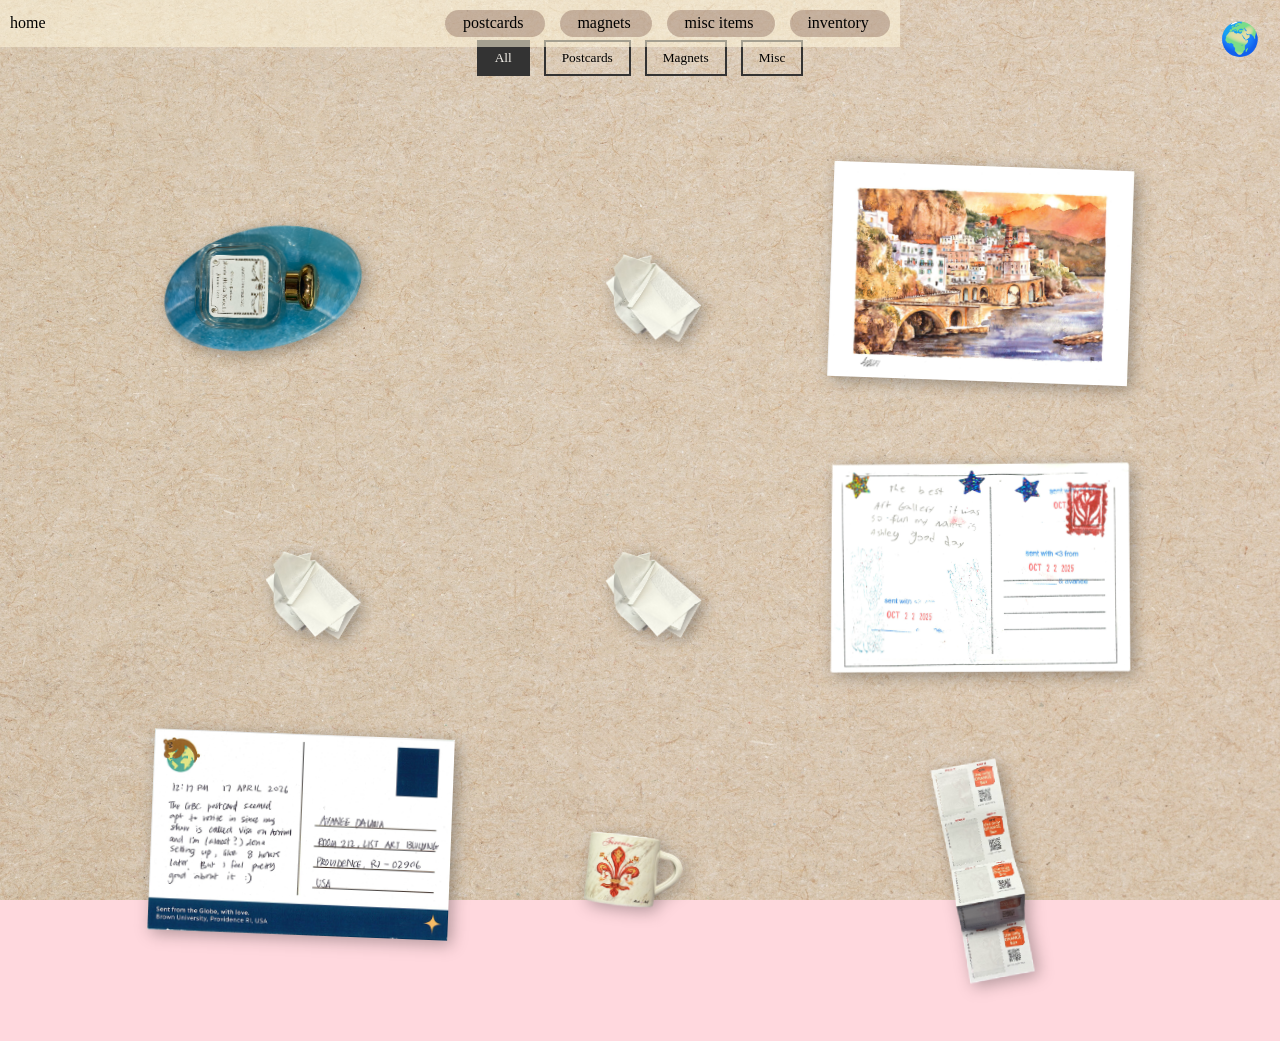
==== inventory/index.html @ b9d63888 "started working on the inventory mess general code structure sorted, lots of css design stuff needs " ====
<!DOCTYPE html>
<html lang="en">

<head>
    <meta charset="UTF-8">
    <meta name="viewport" content="width=device-width, initial-scale=1.0">
    <!-- css properties linked -->
    <link rel="stylesheet" href="inventory.css">
    <link rel="icon" type="image/png" href="../assets/favicon.png">
    <title>my collection | inventory</title>
</head>

<body>
    <!-- background -->
    <div class="bg"></div>

    <!-- navigation -->
    <div class="nav-parent">
        <p class="homepage"><a href="../">home</a></p>
        <div class=spacer></div>
        <p class="nav-para"><a href="postcards/index.html">postcards</a></p>
        <p class="nav-para"><a href="magnets/index.html">magnets</a></p>
        <p class="nav-para"><a href="misc items/index.html">misc items</a></p>
        <p class="nav-para"><a href="inventory/index.html">inventory</a></p>
        <!-- inventory should have a map page in it -->
    </div>

    <!-- gemini -->
    <a href="map.html" class="globe-btn">🌍</a>

    <!-- control/filtering buttons -->
<header class="controls">
    <button class="filter-btn active" data-group="all">All</button>
    <button class="filter-btn" data-group="postcard">Postcards</button>
    <button class="filter-btn" data-group="magnet">Magnets</button>
    <button class="filter-btn" data-group="misc">Misc</button>
</header>

<!-- CHECK IF NAMES CORRESPOND -->

<div id="canvas" class="grid-mode">
    <!-- might also respond to inventory-grid instead of canvas, grid-layout CHANGE AND MAKE SURE ALL SAME-->
    </div>
    <!-- gemini end -->

    <!-- javacript file linked -->
    <script src="inventory.js"></script>
    <!-- js file for all the data -->
    <script src="../data.js"></script> 

</body>

</html>
---- inventory/inventory.css ----
/* Add styles to all elements */
* {
	margin: 0; 
	padding: 0; 
	box-sizing: border-box; 
}

.bg{
	position: fixed;
    top: 0;
    left: 0;
    width: 100%;
    height: 100vh;
    z-index: -1;

	background-image: url("../assets/background/paper1.jpg");
    background-repeat: no-repeat;
    background-position: center;
	background-size: cover; 

	filter: contrast(1.1) brightness(0.95);
}

body {
	background-color: rgba(255, 192, 203, 0.615);
}

/* navigation stuff */
.nav-parent{
	display: flex;
    flex-direction: row;
    align-items: center;
	background-color: rgba(255, 246, 219, 0.558);
	padding: 10px;
	gap: 15px;
	position: fixed; 
    width: 100vh;
    /* see if this is fine?? */
    /* but it needs to be responsive to screen changes and rn it doesnt work on a small screen - maybe on a small screen the nav shifts to icons on the side? can work on it later */
    top: 0;
    z-index: 1000;  
}

.nav-para{
	background-color: rgba(93, 54, 44, 0.292);
	display: inline; 
	flex-grow: 1;
	border-radius: 18px;
	padding-top: .5%;
	padding-bottom: .5%;
	padding-left: 2%;
	padding-right: 2%;
	transition: scale .3s, background-color .1s;
}

.nav-para:hover{
	scale: 1.1;
}

.nav-para:active{
	background-color: rgba(255, 255, 255, 0.571);
}

a{
	color: black;
	text-decoration: none;
}

.spacer{
	flex-grow: 100;
}

/* LATEST GEMINI */

/* Container for the grid */
#canvas {
    display: flex;
    flex-wrap: wrap;
    justify-content: center;
    gap: 40px;
    padding: 50px;
}

/* Base Card Style */
.item-card {
    width: 300px;
    position: relative;
    filter: drop-shadow(4px 4px 8px rgba(0,0,0,0.3));
    transition: transform 0.3s ease;
}

.item-inner {
    position: relative;
    width: 100%;
}

.side img {
    display: block;
    width: 100%;
    height: auto;
}

/* Postcard Specific: Hover Logic */
.is-postcard .side.back {
    position: absolute;
    top: 0;
    left: 0;
    width: 100%;
    height: 100%;
    display: none; /* Hide back by default */
}

/* Only flip if it is a postcard */
.item-card.is-postcard:hover .side.front {
    visibility: hidden;
}

.item-card.is-postcard:hover .side.back {
    display: block;
}

/* LATEST GEMINI END */

/* OLD gemini */

.globe-btn {
    position: fixed;
    top: 20px;
    right: 20px;
    font-size: 2rem;
    text-decoration: none;
    z-index: 1000;
    transition: transform 0.3s ease;
}

.globe-btn:hover {
    transform: scale(1.2) rotate(15deg);
}

.controls {
    text-align: center;
    padding: 40px 0;
}

.filter-btn {
    background: transparent;
    border: 2px solid #333;
    padding: 8px 16px;
    margin: 0 5px;
    font-family: 'Georgia', serif;
    cursor: pointer;
    transition: all 0.2s;
}

.filter-btn.active {
    background: #333;
    color: #f4f1ea;
}

/* gemini end */

/* for postcards specifically */
.postcard {
    width: 300px;
    height: auto; 
    position: relative;
    cursor: pointer;
    filter: drop-shadow(4px 4px 8px rgba(0,0,0,0.3));
}

.postcard-inner {
    position: relative;
    width: 100%;
}

/* Ensure the front image sets the size of the container */
.side.front {
    position: relative;
    display: block;
}

/* Back image sits exactly on top of the front */
.side.back {
    position: absolute;
    top: 0;
    left: 0;
    width: 100%;
    height: 100%;
    display: none; /* Hidden by default */
}

/* On hover, hide front and show back instantly */
.postcard:hover .front {
    visibility: hidden;
}

.postcard:hover .back {
    display: block;
}

.side img {
    display: block;
    width: 100%;
    height: auto;
    /* box-sizing: border-box; */
}
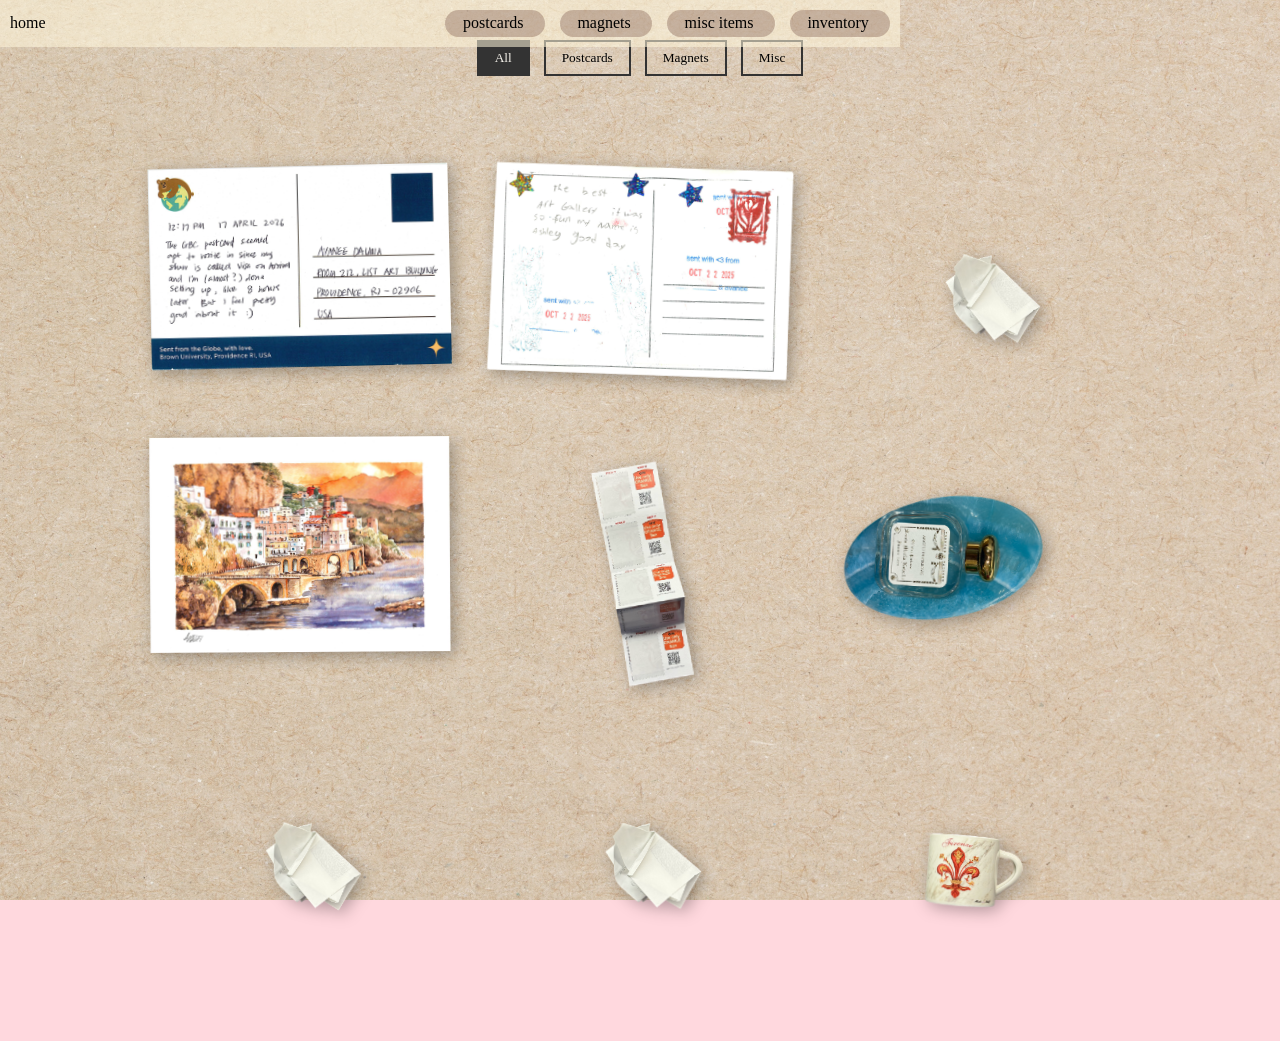
==== commit fb163948: "4/30 more basic notes and organisation" ====
--- a/inventory/index.html
+++ b/inventory/index.html
@@ -20,13 +20,13 @@
         <div class=spacer></div>
         <p class="nav-para"><a href="postcards/index.html">postcards</a></p>
         <p class="nav-para"><a href="magnets/index.html">magnets</a></p>
-        <p class="nav-para"><a href="misc items/index.html">misc items</a></p>
+        <p class="nav-para"><a href="misc/index.html">misc items</a></p>
         <p class="nav-para"><a href="inventory/index.html">inventory</a></p>
         <!-- inventory should have a map page in it -->
     </div>
 
-    <!-- gemini -->
-    <a href="map.html" class="globe-btn">🌍</a>
+    <!-- EVENTUALLY work on a map page with tags for every item collected, but not now -->
+    <!-- <a href="map.html" class="globe-btn">map</a> -->
 
     <!-- control/filtering buttons -->
 <header class="controls">
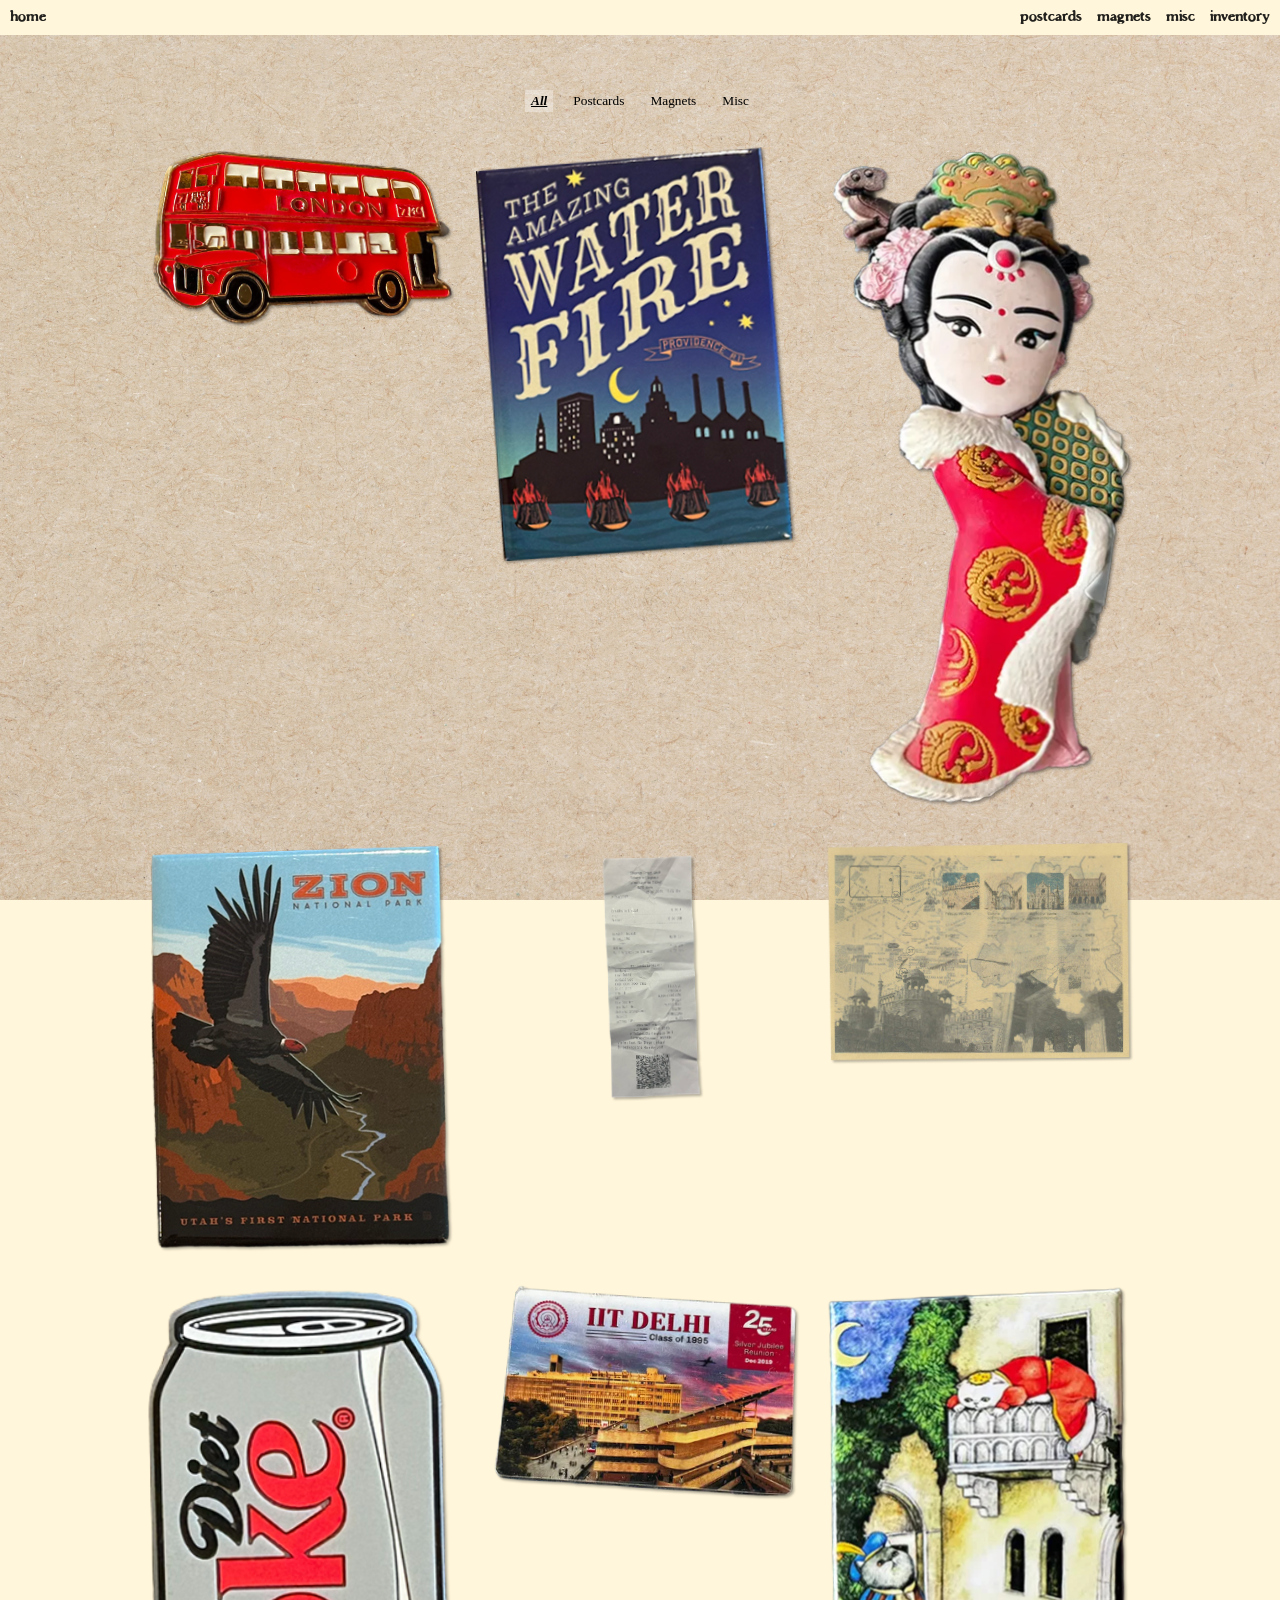
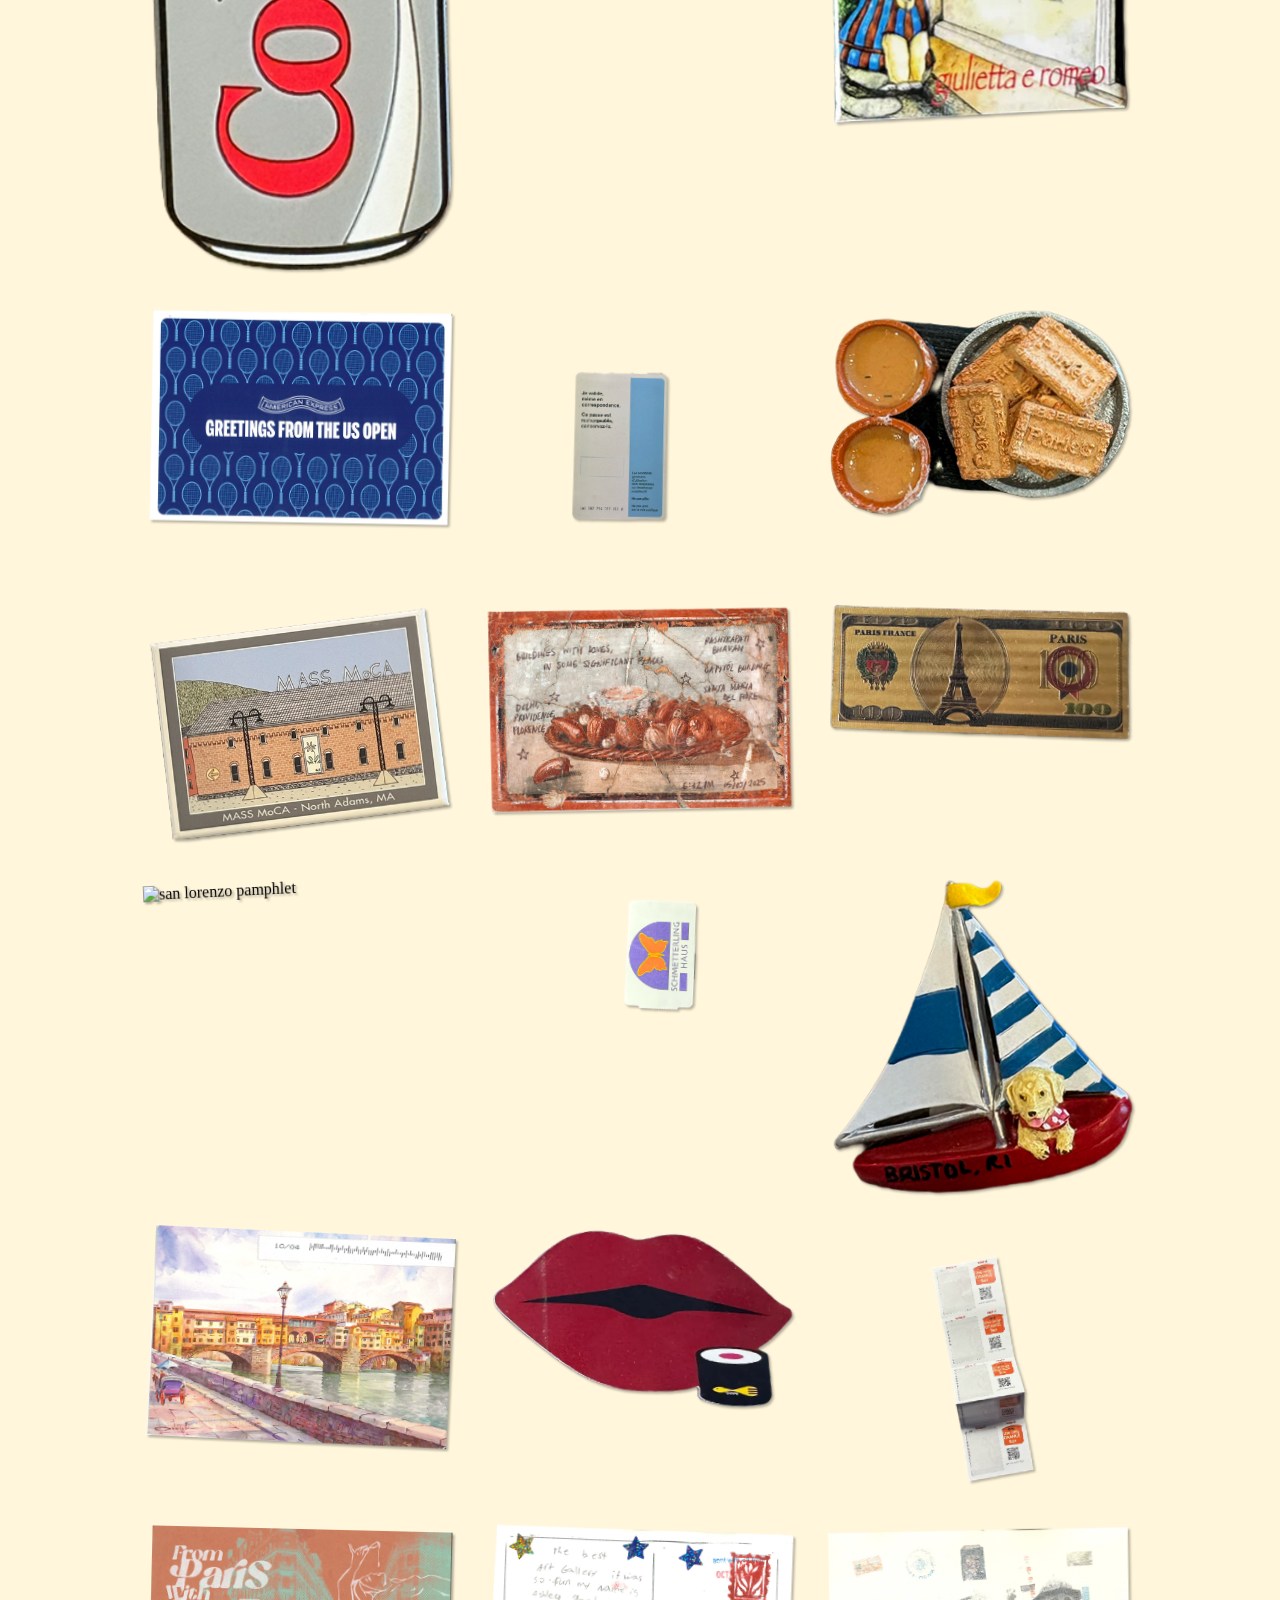
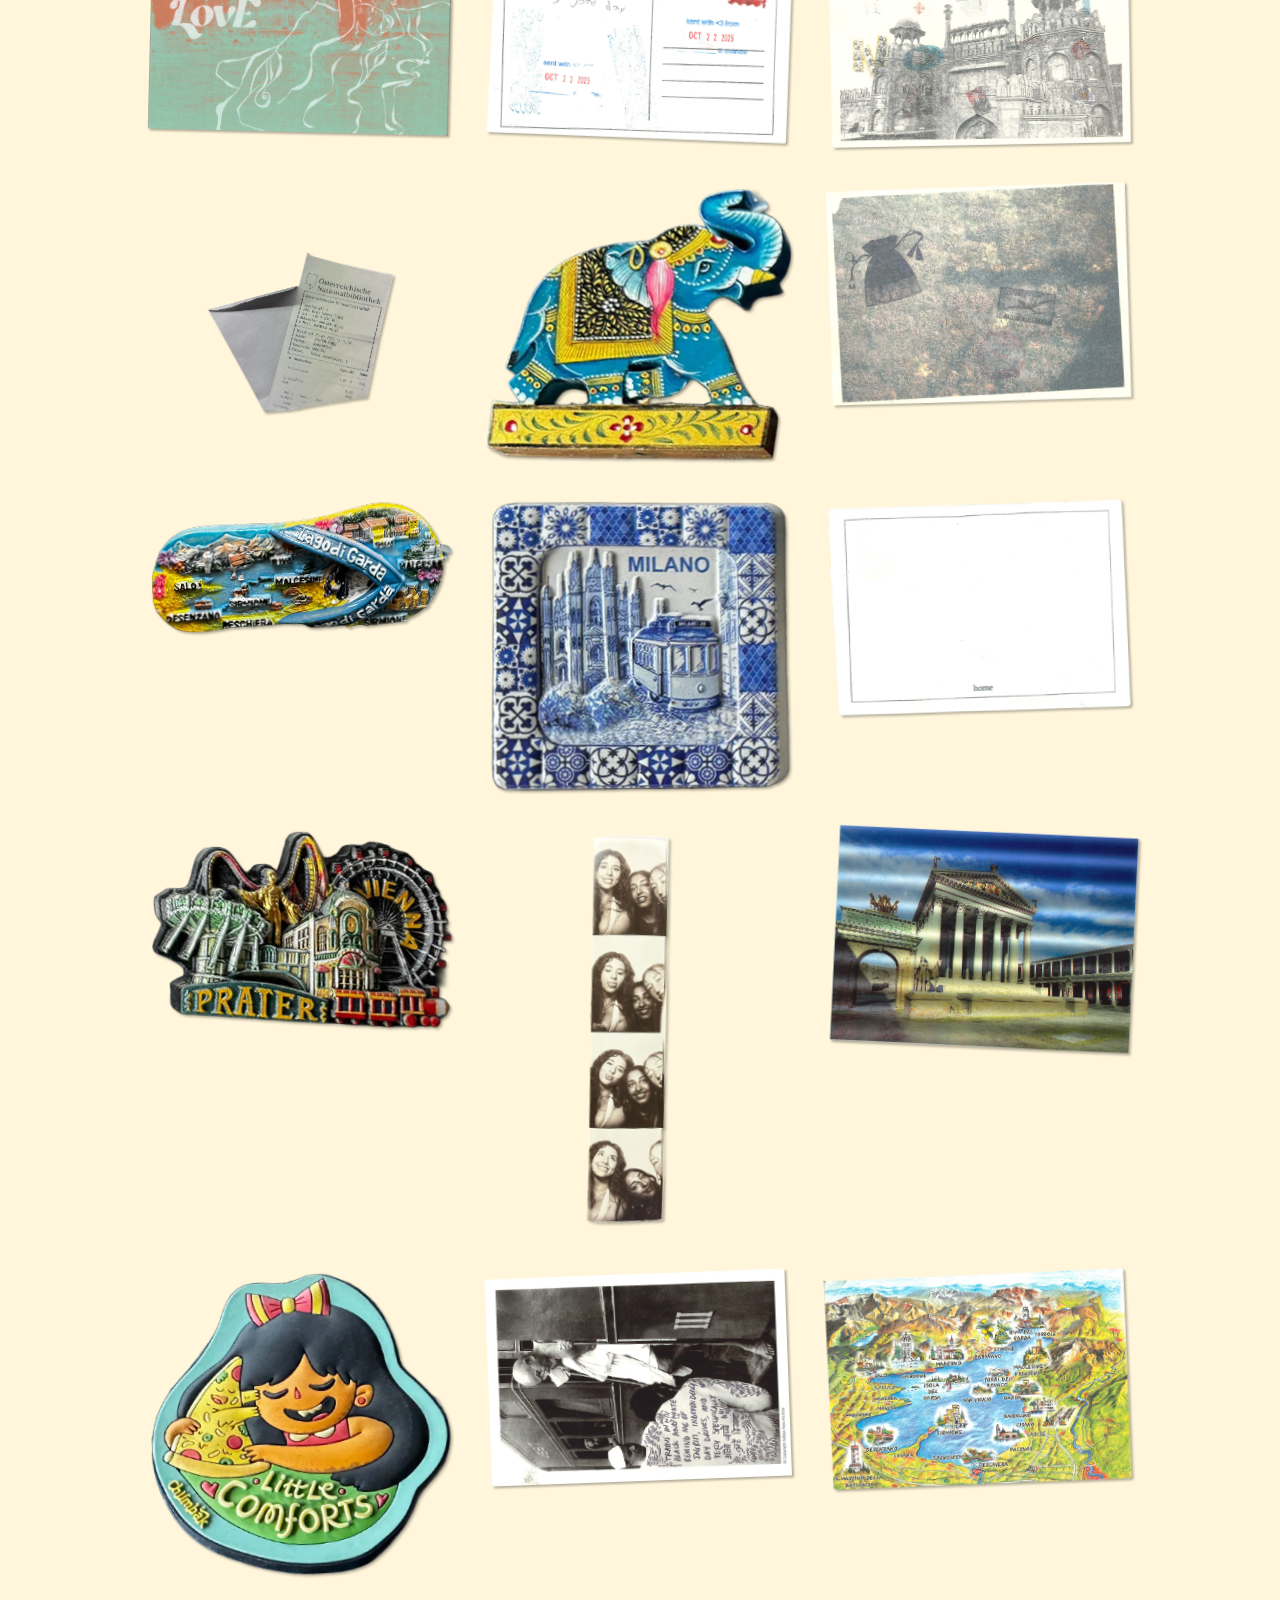
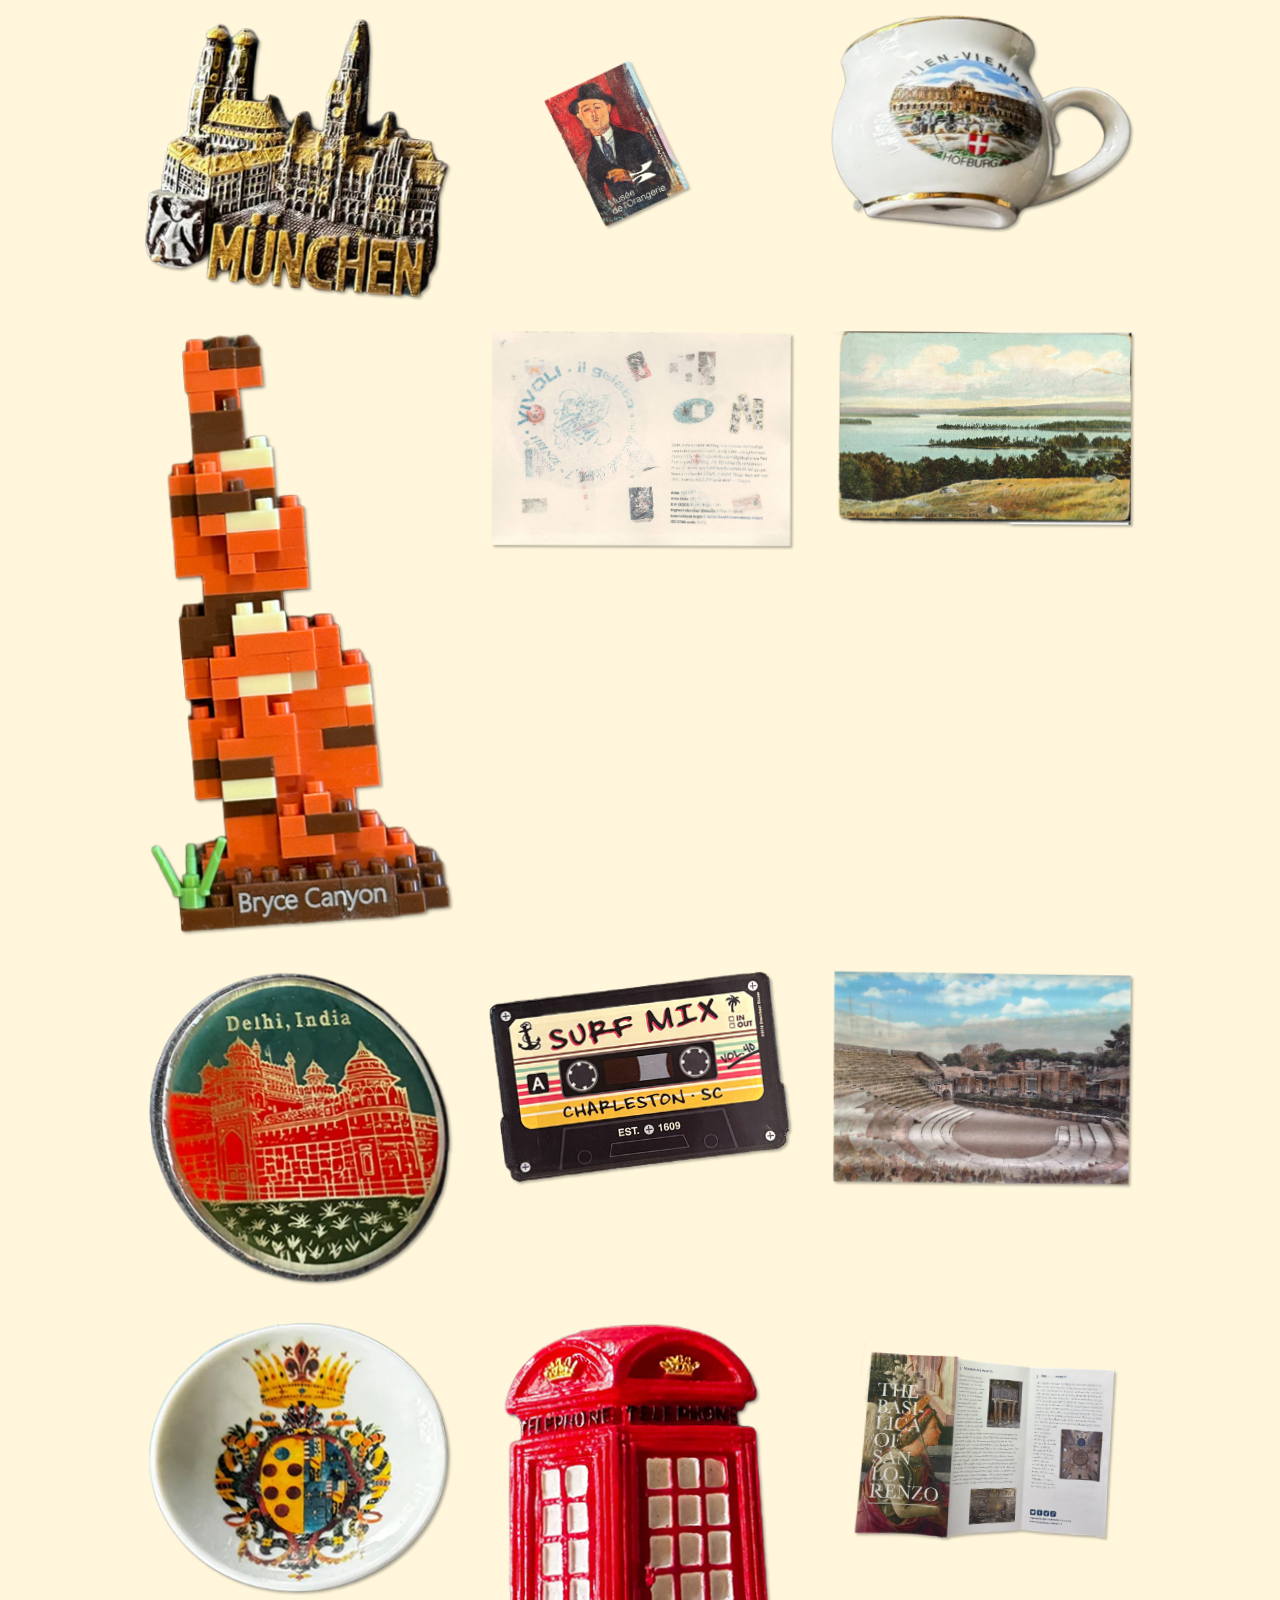
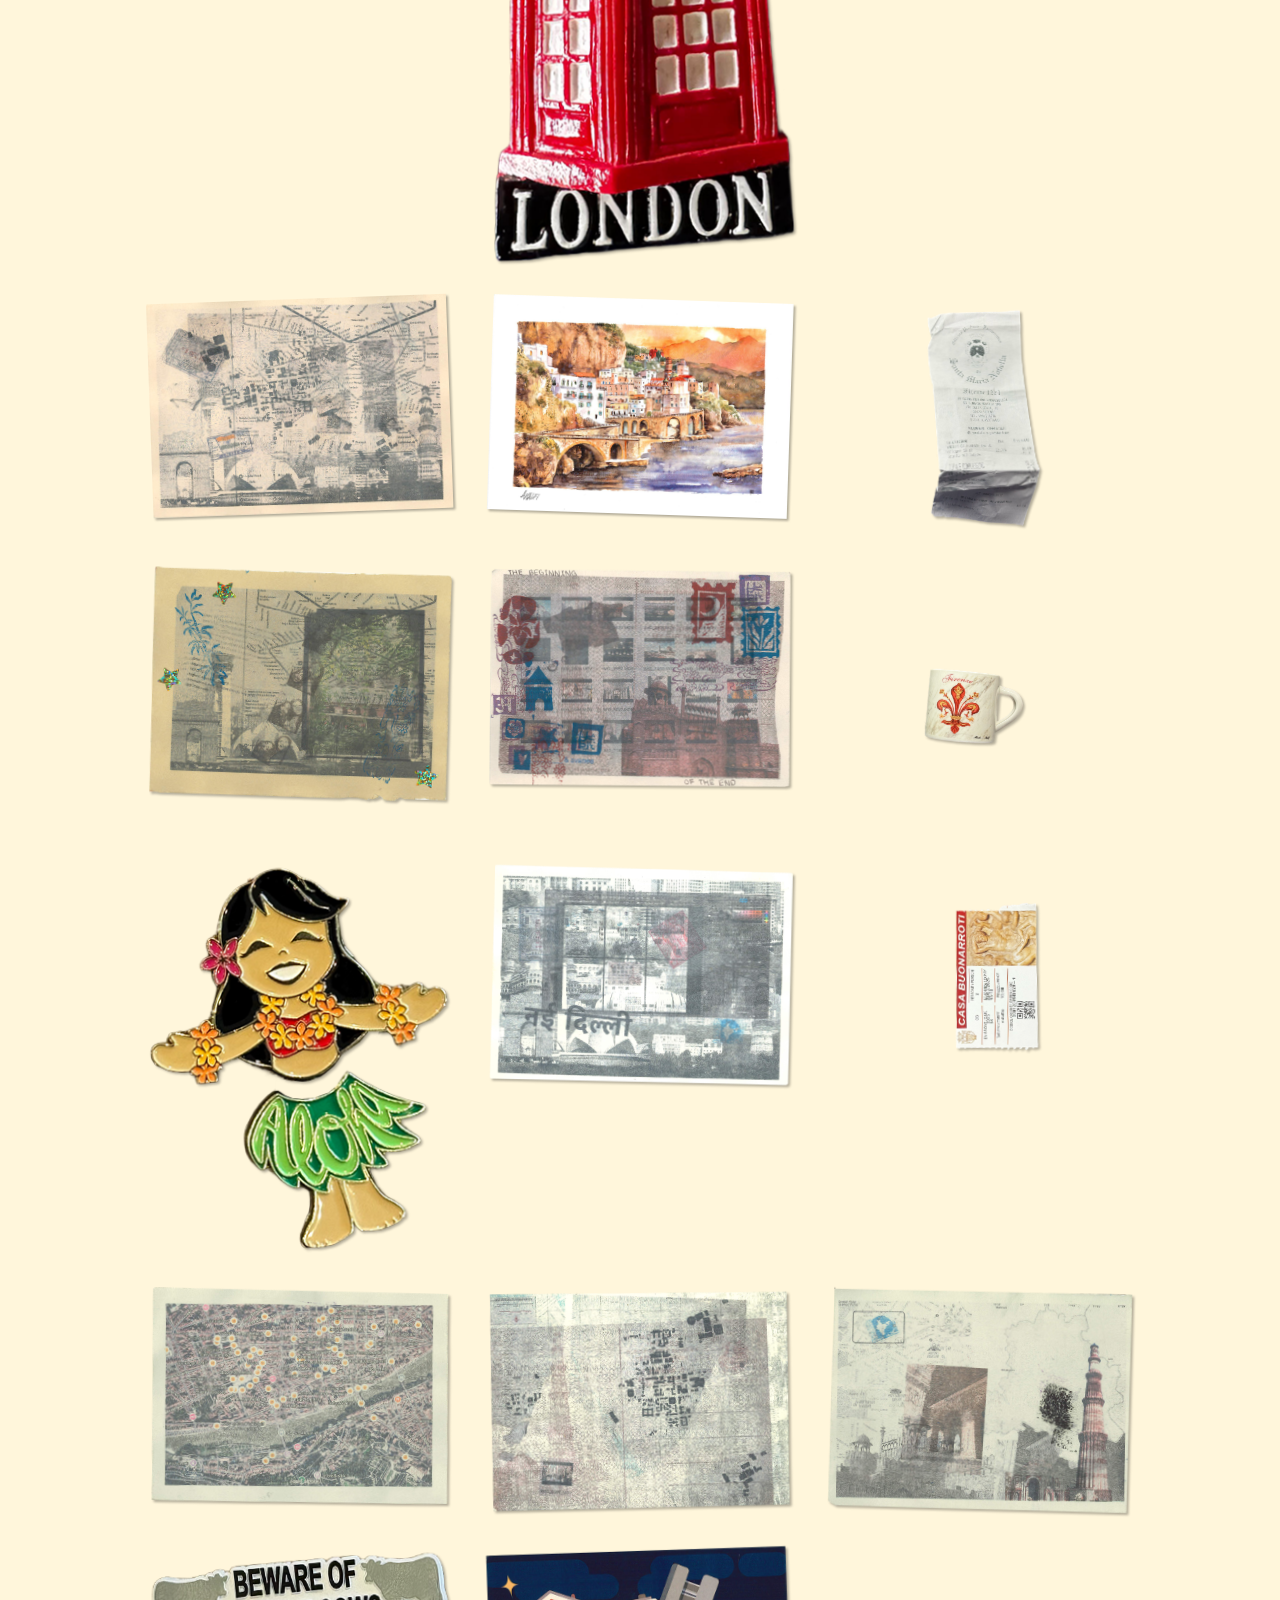
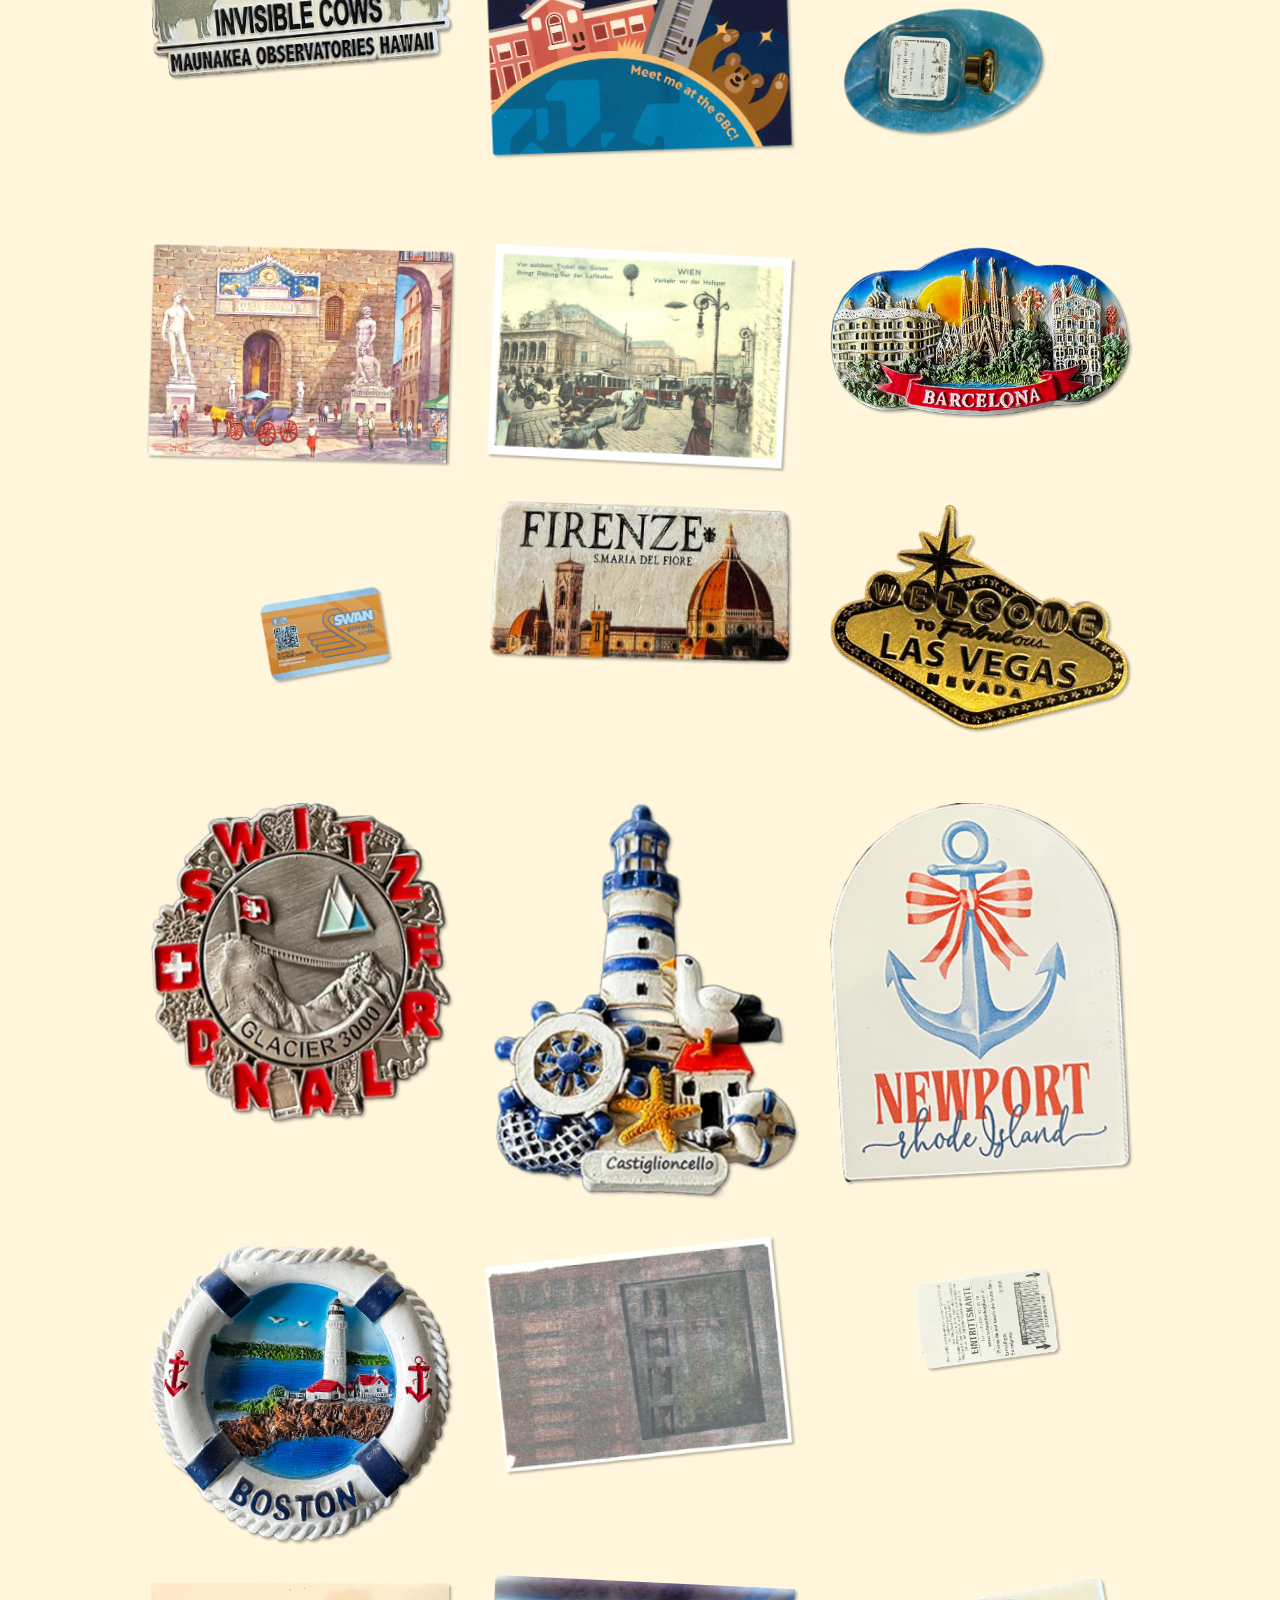
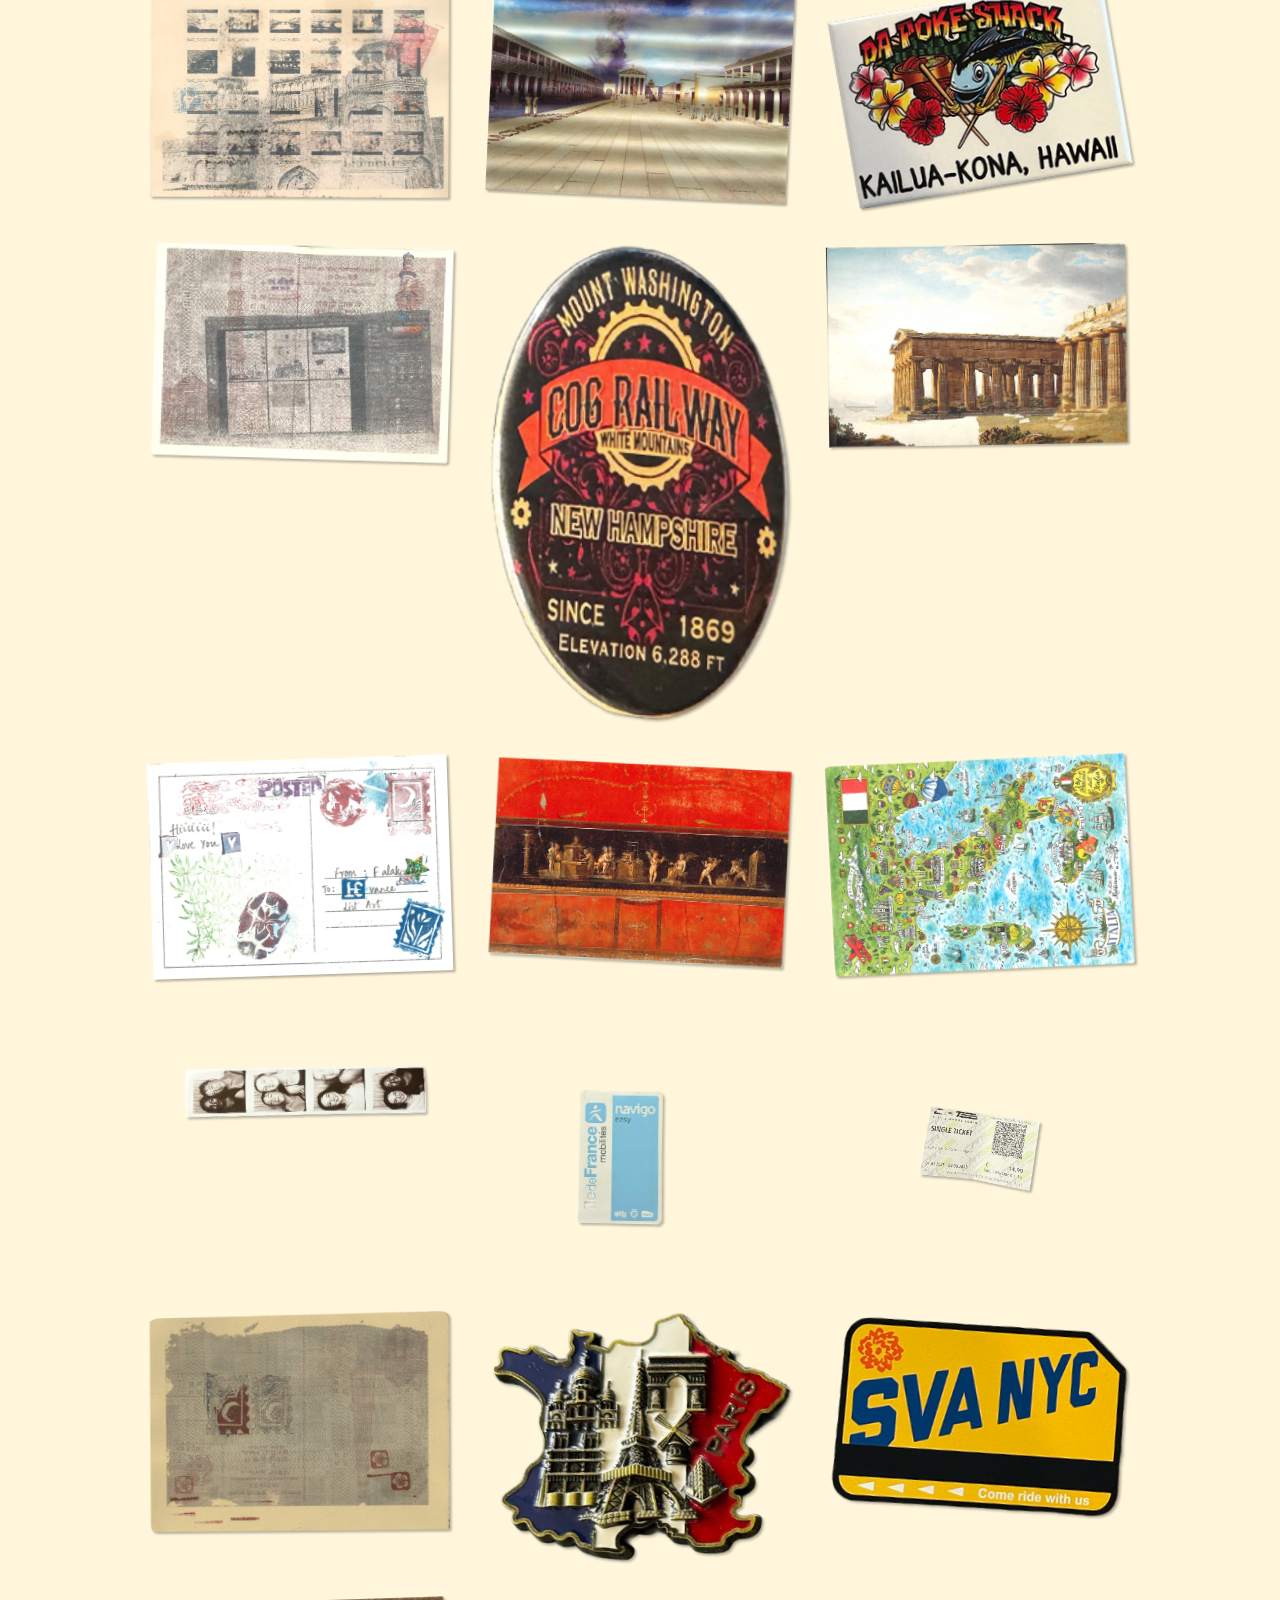
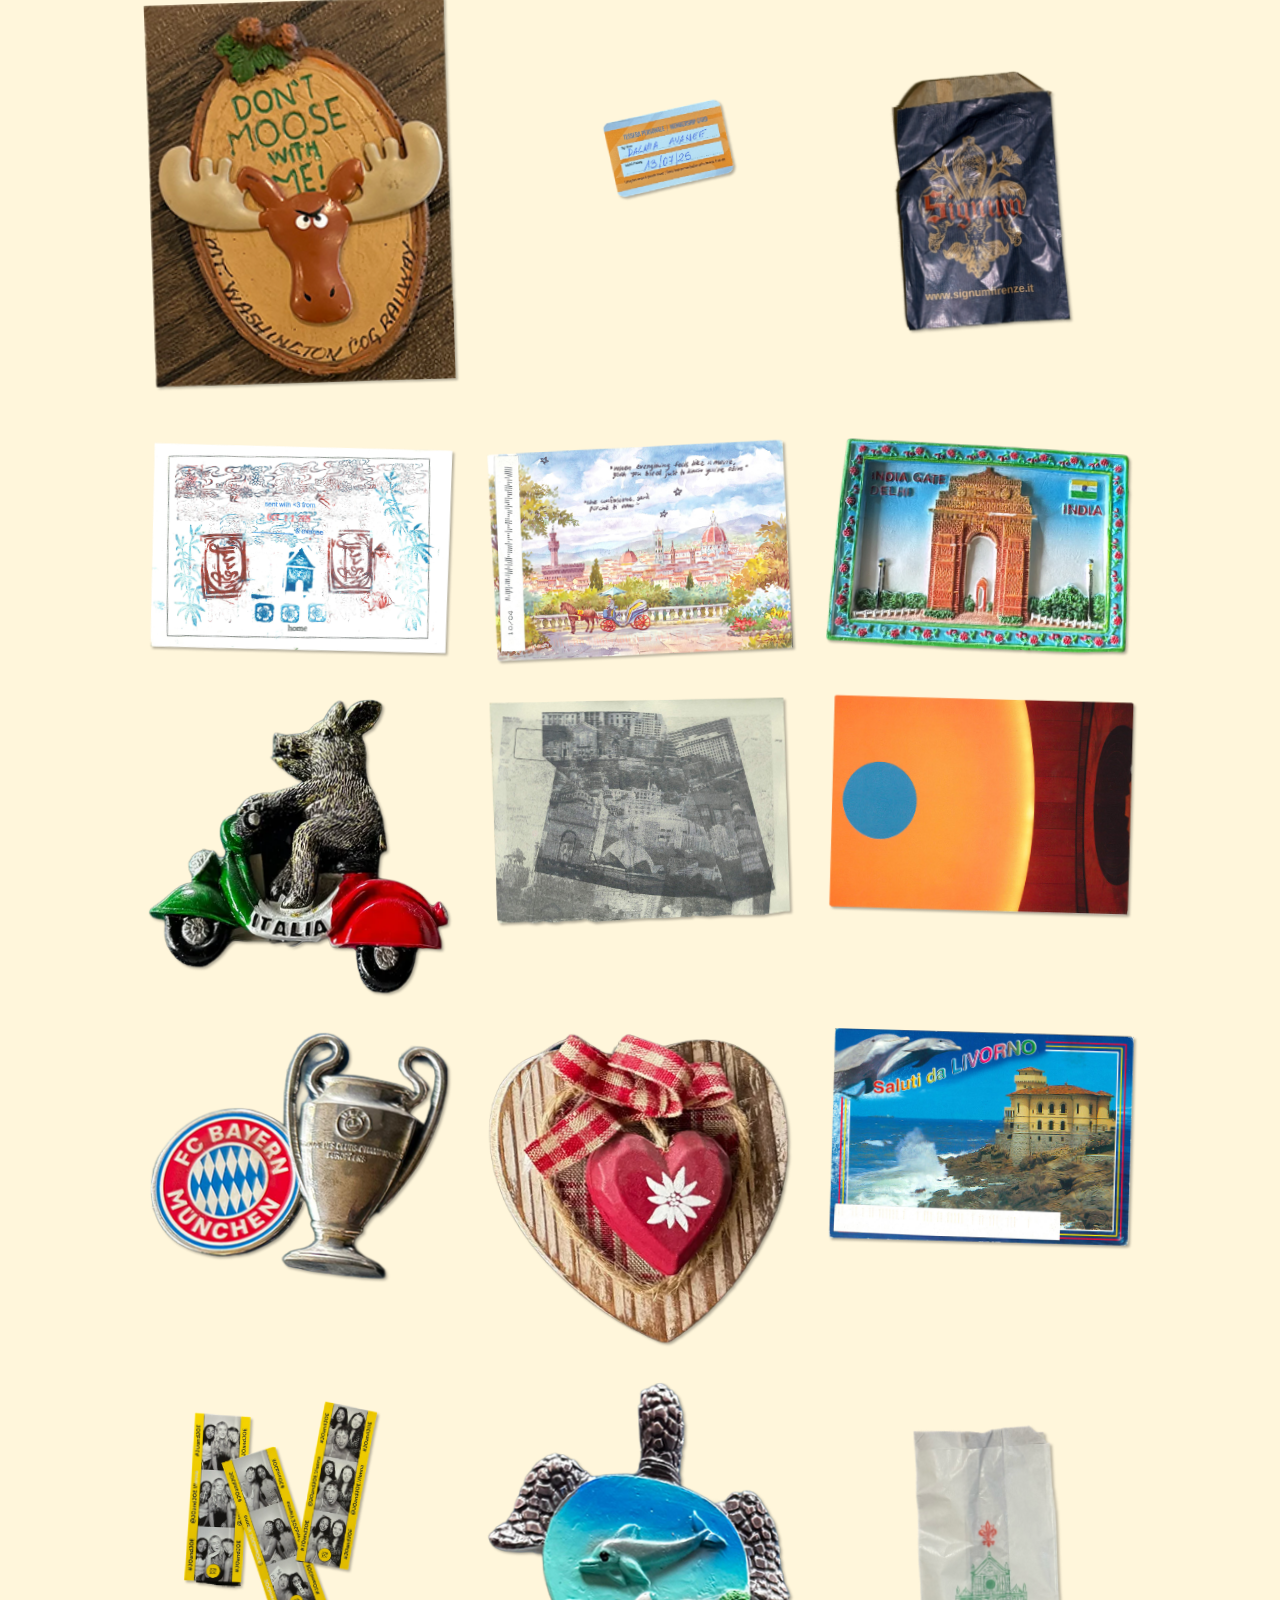
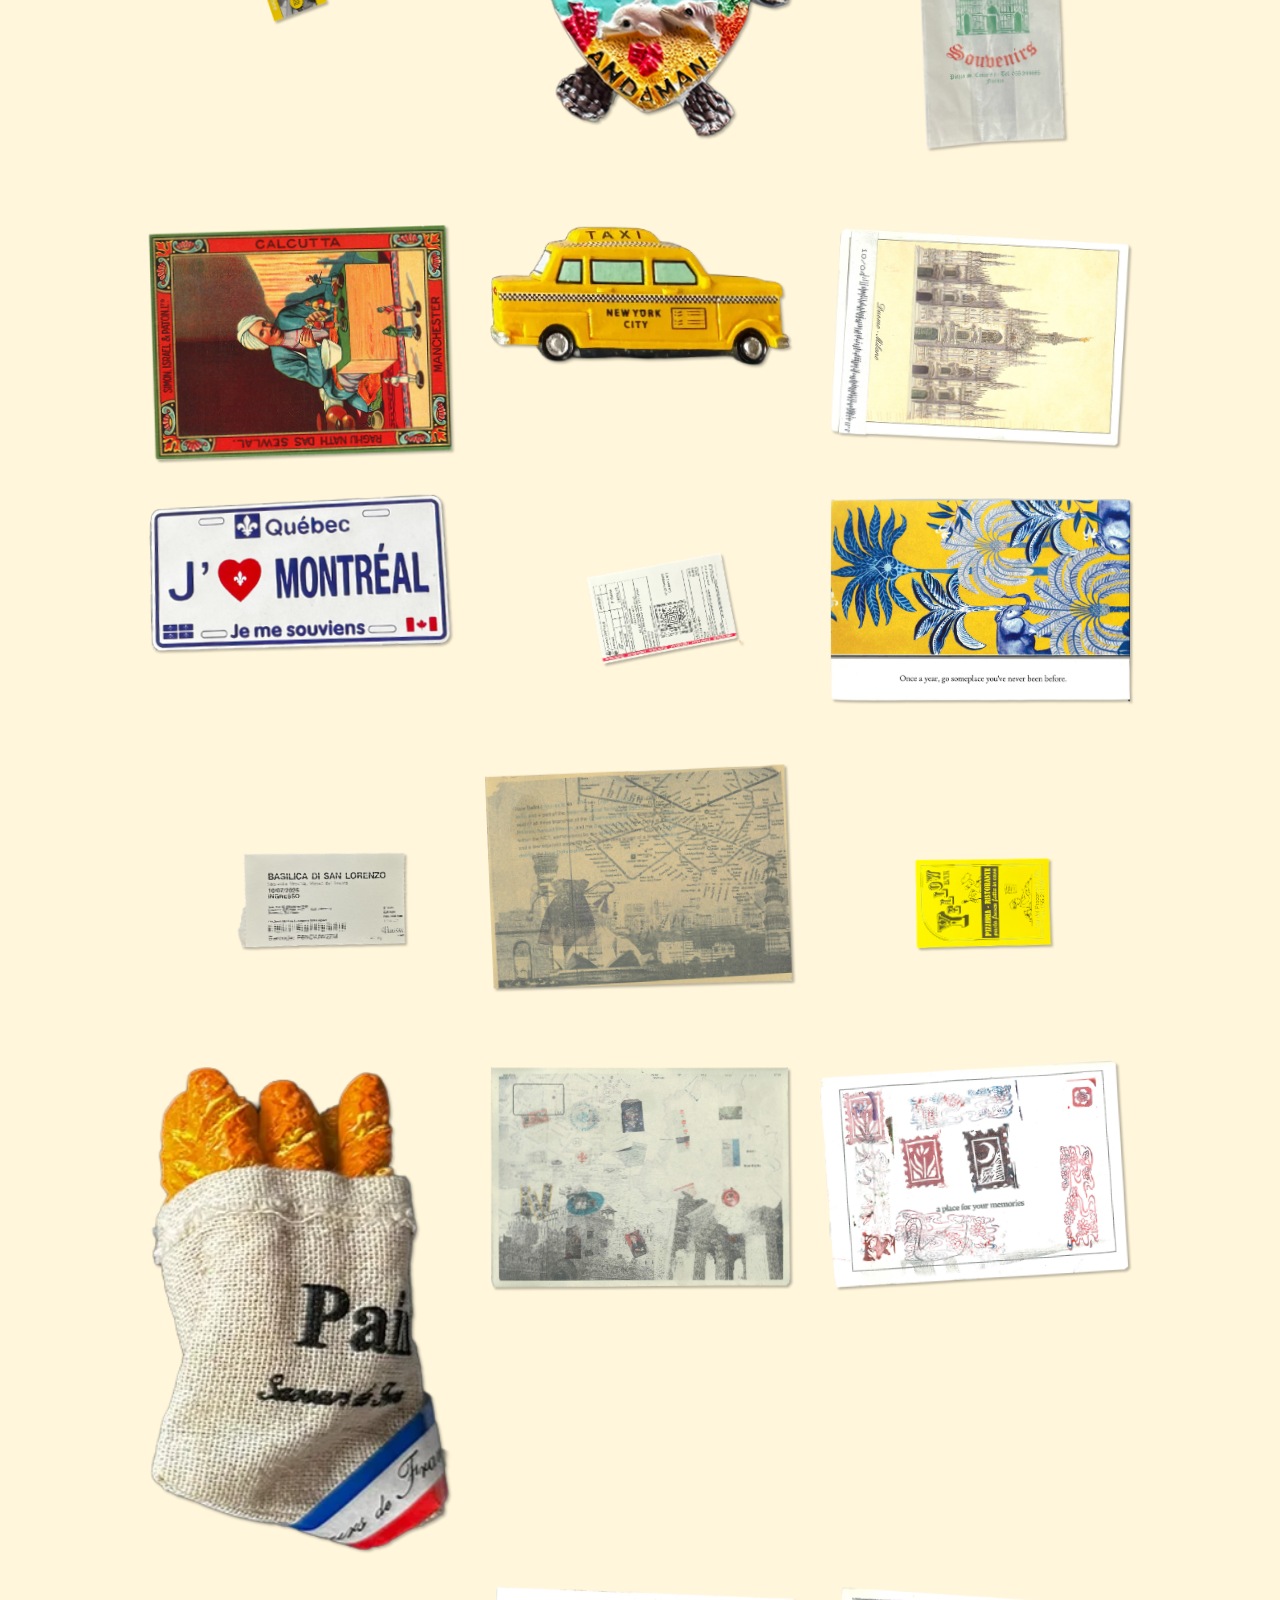
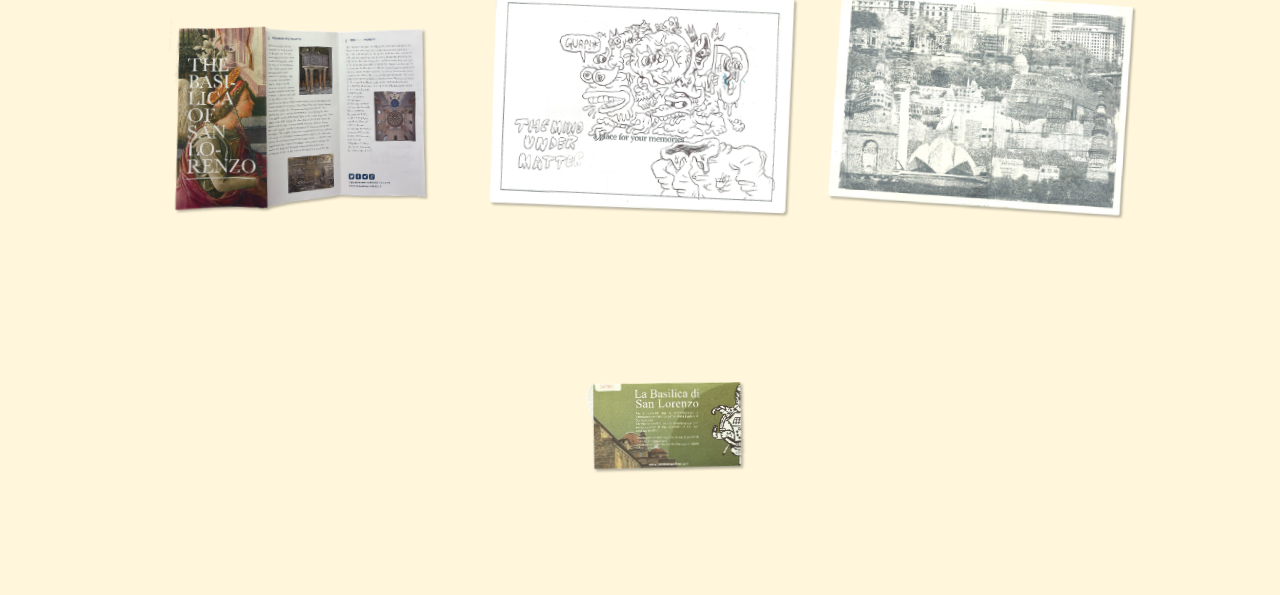
==== commit 230c4403: "fixed misc 5/11 6pm" ====
--- a/inventory/index.html
+++ b/inventory/index.html
@@ -16,13 +16,13 @@
 
     <!-- navigation -->
     <div class="nav-parent">
-        <p class="homepage"><a href="../">home</a></p>
-        <div class=spacer></div>
-        <p class="nav-para"><a href="postcards/index.html">postcards</a></p>
-        <p class="nav-para"><a href="magnets/index.html">magnets</a></p>
-        <p class="nav-para"><a href="misc/index.html">misc items</a></p>
-        <p class="nav-para"><a href="inventory/index.html">inventory</a></p>
-        <!-- inventory should have a map page in it -->
+        <a class="homepage" href="../index.html">home</a>
+        <div class="spacer"></div>
+        <a class="homepage" href="../postcard/index.html">postcards</a>
+        <a class="homepage" href="../magnet/index.html">magnets</a>
+        <a class="homepage" href="../misc/index.html">misc</a>
+        <a class="homepage" href="../inventory/index.html">inventory</a>
+    </div>
     </div>
 
     <!-- EVENTUALLY work on a map page with tags for every item collected, but not now -->
--- a/inventory/inventory.css
+++ b/inventory/inventory.css
@@ -5,72 +5,61 @@
 	box-sizing: border-box; 
 }
 
-.bg{
-	position: fixed;
+@font-face {
+    font-family: "typewriter";
+    src: url(../assets/fonts/imposs.woff);
+}
+
+.bg {
+    position: fixed;
     top: 0;
     left: 0;
     width: 100%;
     height: 100vh;
-    z-index: -1;
-
-	background-image: url("../assets/background/paper1.jpg");
+    z-index: -999;
+    background-image: url("../assets/background/paper1.jpg");
     background-repeat: no-repeat;
     background-position: center;
-	background-size: cover; 
-
-	filter: contrast(1.1) brightness(0.95);
+    background-size: cover;
+    filter: contrast(1.1) brightness(0.95);
 }
 
 body {
-	background-color: rgba(255, 192, 203, 0.615);
-}
-
-/* navigation stuff */
-.nav-parent{
-	display: flex;
+    background-color: rgb(255, 246, 219);
+}
+
+.nav-parent {
+    display: flex;
     flex-direction: row;
     align-items: center;
-	background-color: rgba(255, 246, 219, 0.558);
-	padding: 10px;
-	gap: 15px;
-	position: fixed; 
-    width: 100vh;
-    /* see if this is fine?? */
-    /* but it needs to be responsive to screen changes and rn it doesnt work on a small screen - maybe on a small screen the nav shifts to icons on the side? can work on it later */
-    top: 0;
-    z-index: 1000;  
-}
-
-.nav-para{
-	background-color: rgba(93, 54, 44, 0.292);
-	display: inline; 
-	flex-grow: 1;
-	border-radius: 18px;
-	padding-top: .5%;
-	padding-bottom: .5%;
-	padding-left: 2%;
-	padding-right: 2%;
-	transition: scale .3s, background-color .1s;
-}
-
-.nav-para:hover{
-	scale: 1.1;
-}
-
-.nav-para:active{
-	background-color: rgba(255, 255, 255, 0.571);
-}
-
-a{
-	color: black;
-	text-decoration: none;
-}
-
-.spacer{
-	flex-grow: 100;
-}
-
-/* LATEST GEMINI */
+    background-color: rgb(255, 246, 219);
+    padding: 10px;
+    gap: 15px;
+    position: fixed;
+    left: 0;
+    width: 100%;
+    top: 0;
+    z-index: 1000;
+}
+
+.spacer {
+    flex-grow: 100;
+}
+
+a {
+    color: rgb(34, 33, 29);
+    text-decoration: none;
+    font-family: "typewriter";
+    font-size: 15px;
+}
+
+a:hover {
+    scale: 1.05;
+}
+
+a:active {
+    text-decoration: underline;
+}
 
 /* Container for the grid */
 #canvas {
@@ -85,7 +74,14 @@
 .item-card {
     width: 300px;
     position: relative;
-    filter: drop-shadow(4px 4px 8px rgba(0,0,0,0.3));
+    filter: drop-shadow(2px 2px 1px rgba(0,0,0,0.3));
+    transition: transform 0.3s ease;
+}
+
+.is-magnet{
+    height: 100px;
+    position: relative;
+    filter: drop-shadow(2px 2px 1px rgba(0,0,0,0.3));
     transition: transform 0.3s ease;
 }
 
@@ -123,38 +119,36 @@
 
 /* OLD gemini */
 
-.globe-btn {
-    position: fixed;
-    top: 20px;
-    right: 20px;
-    font-size: 2rem;
-    text-decoration: none;
-    z-index: 1000;
-    transition: transform 0.3s ease;
-}
-
-.globe-btn:hover {
-    transform: scale(1.2) rotate(15deg);
-}
-
 .controls {
     text-align: center;
     padding: 40px 0;
 }
 
 .filter-btn {
-    background: transparent;
-    border: 2px solid #333;
-    padding: 8px 16px;
+    padding: 3px 6px;
     margin: 0 5px;
-    font-family: 'Georgia', serif;
+    position: relative;
+    top: 50px;
+    border: 0px;
+    background-color: transparent;
+    font-family: times;
     cursor: pointer;
-    transition: all 0.2s;
-}
-
+    transition: all 0.5s;
+    filter: drop-shadow(2px,2px,1px,rgba(0, 0, 0, 0.3));
+}
+
+.filter-btn:hover{
+    transform: rotate(5deg);
+    background-color: rgba(255, 255, 255, 0.332);
+}
 .filter-btn.active {
-    background: #333;
-    color: #f4f1ea;
+    font-style: italic;
+    text-decoration: underline;
+    font-weight: 800;
+    background-color: rgba(255, 255, 255, 0.332);
+
+    /* background: #333;
+    color: #f4f1ea; */
 }
 
 /* gemini end */
@@ -165,7 +159,7 @@
     height: auto; 
     position: relative;
     cursor: pointer;
-    filter: drop-shadow(4px 4px 8px rgba(0,0,0,0.3));
+    filter: drop-shadow(2px 2px 1px rgba(0,0,0,0.3));
 }
 
 .postcard-inner {
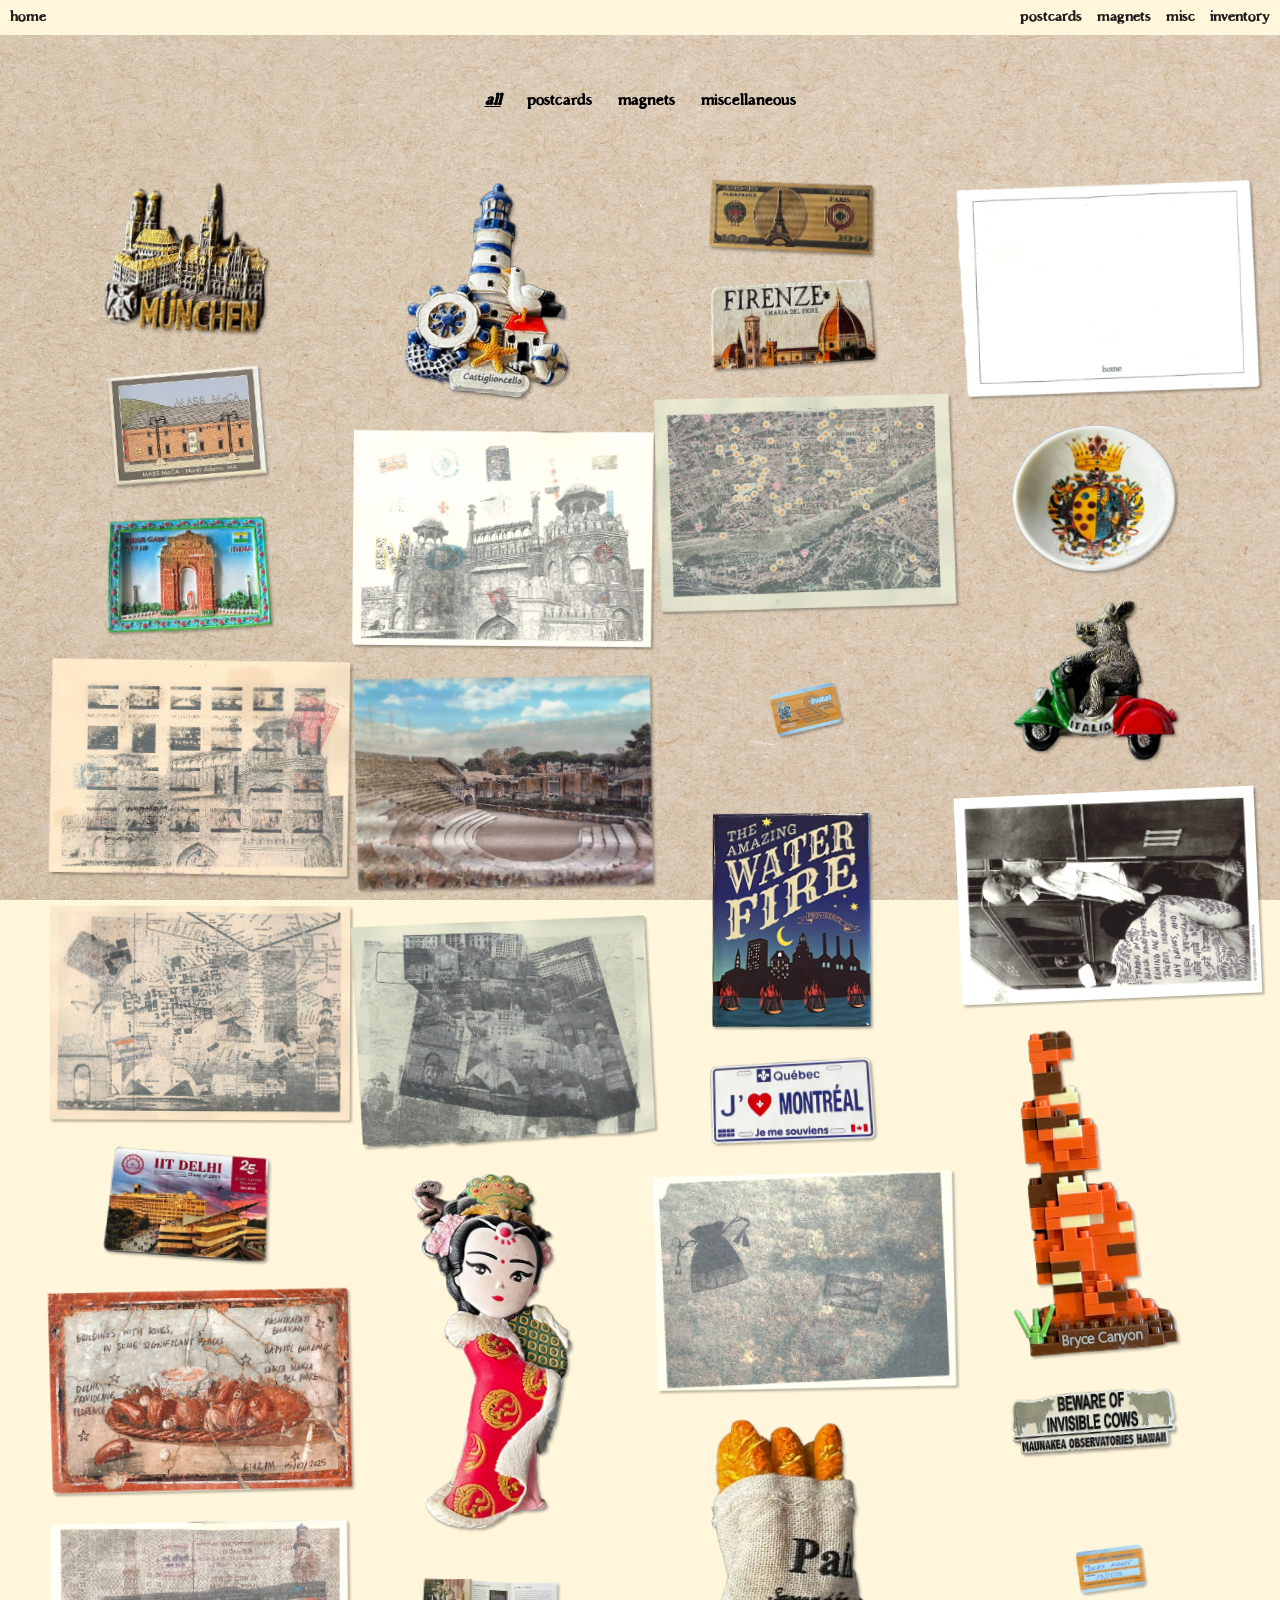
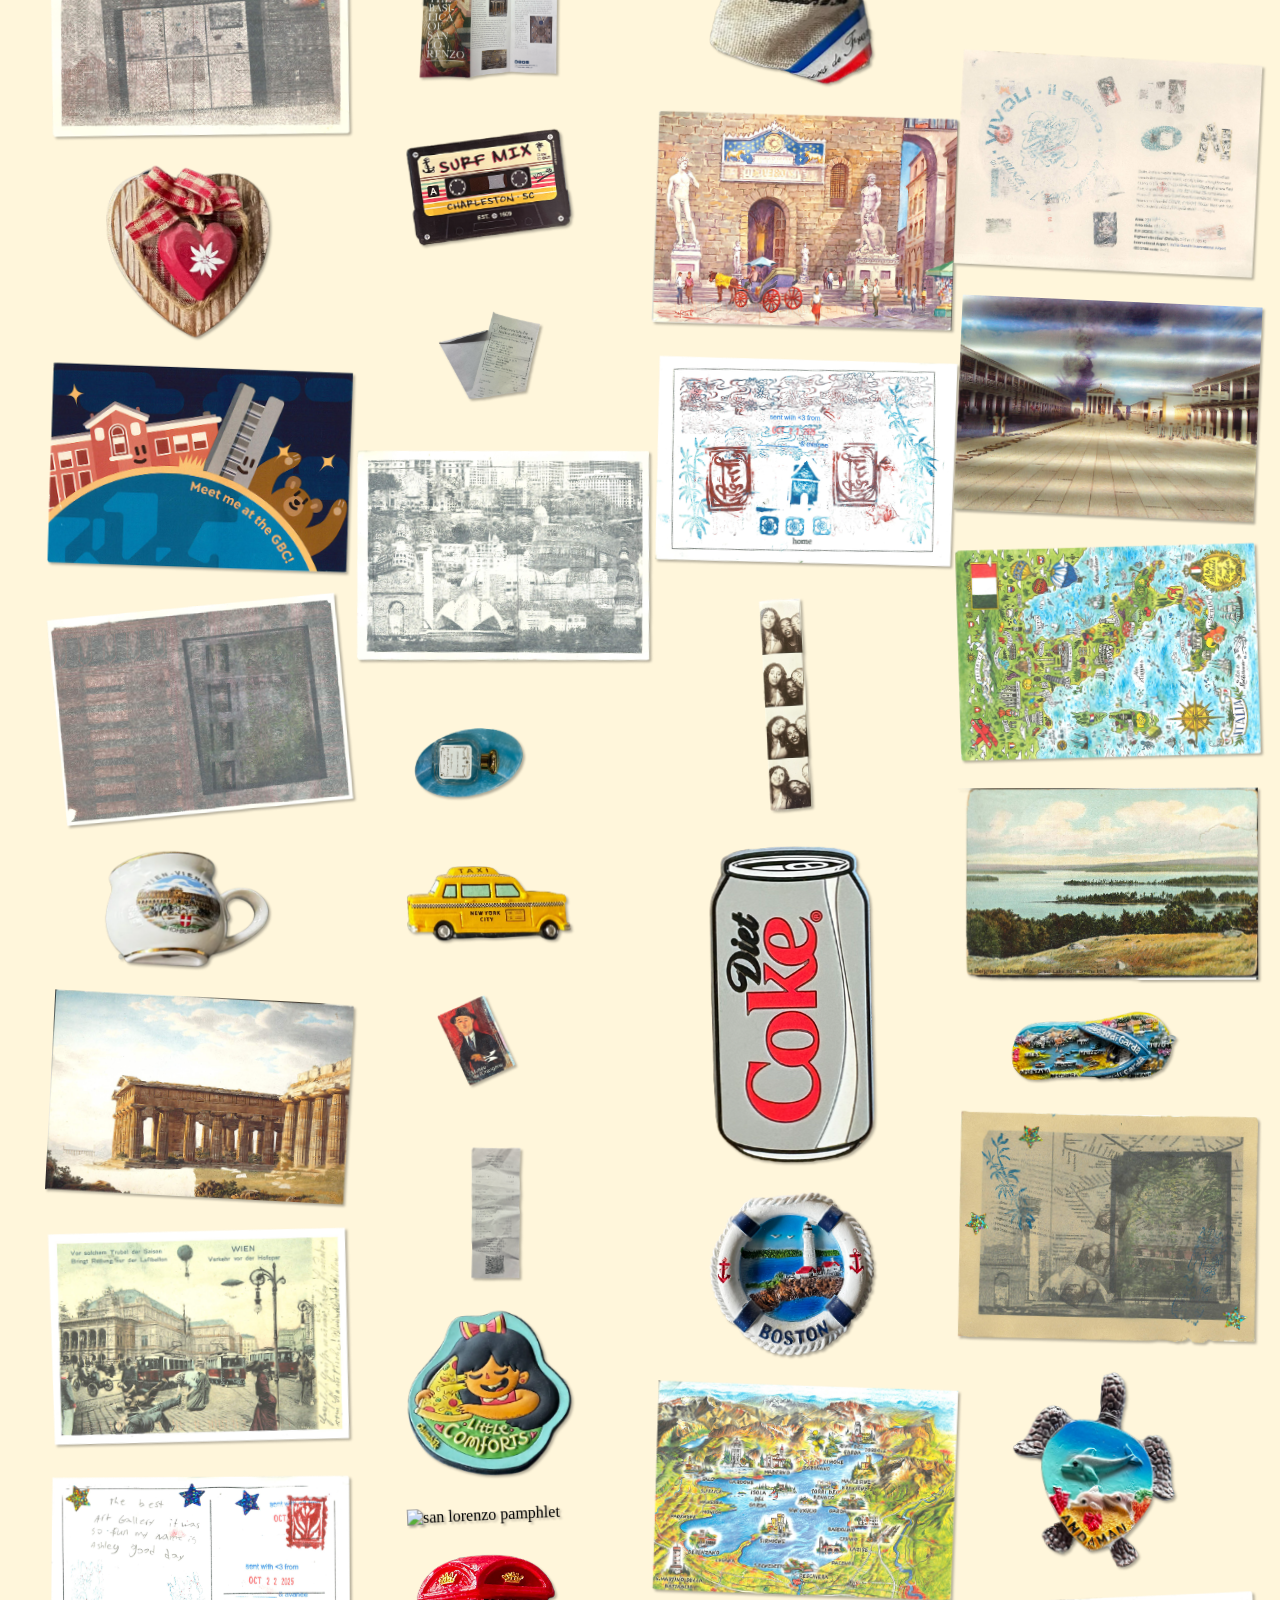
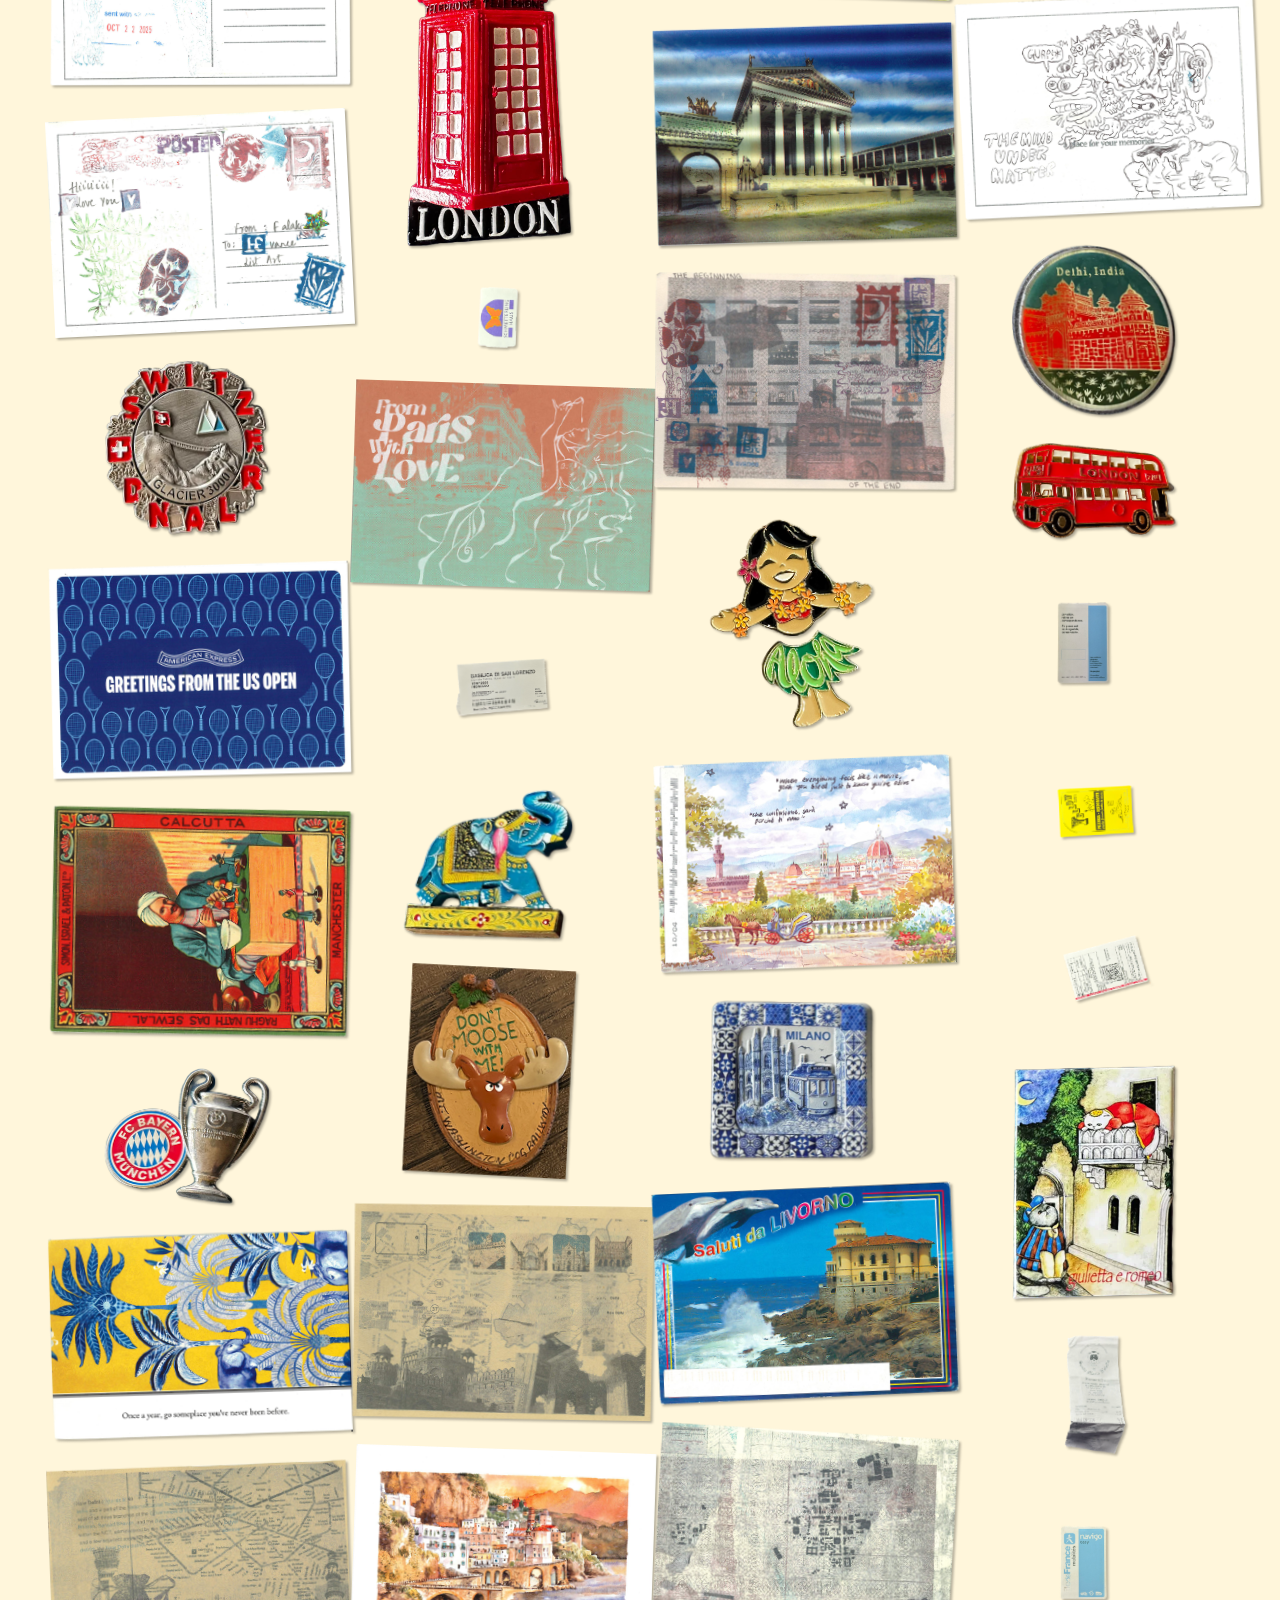
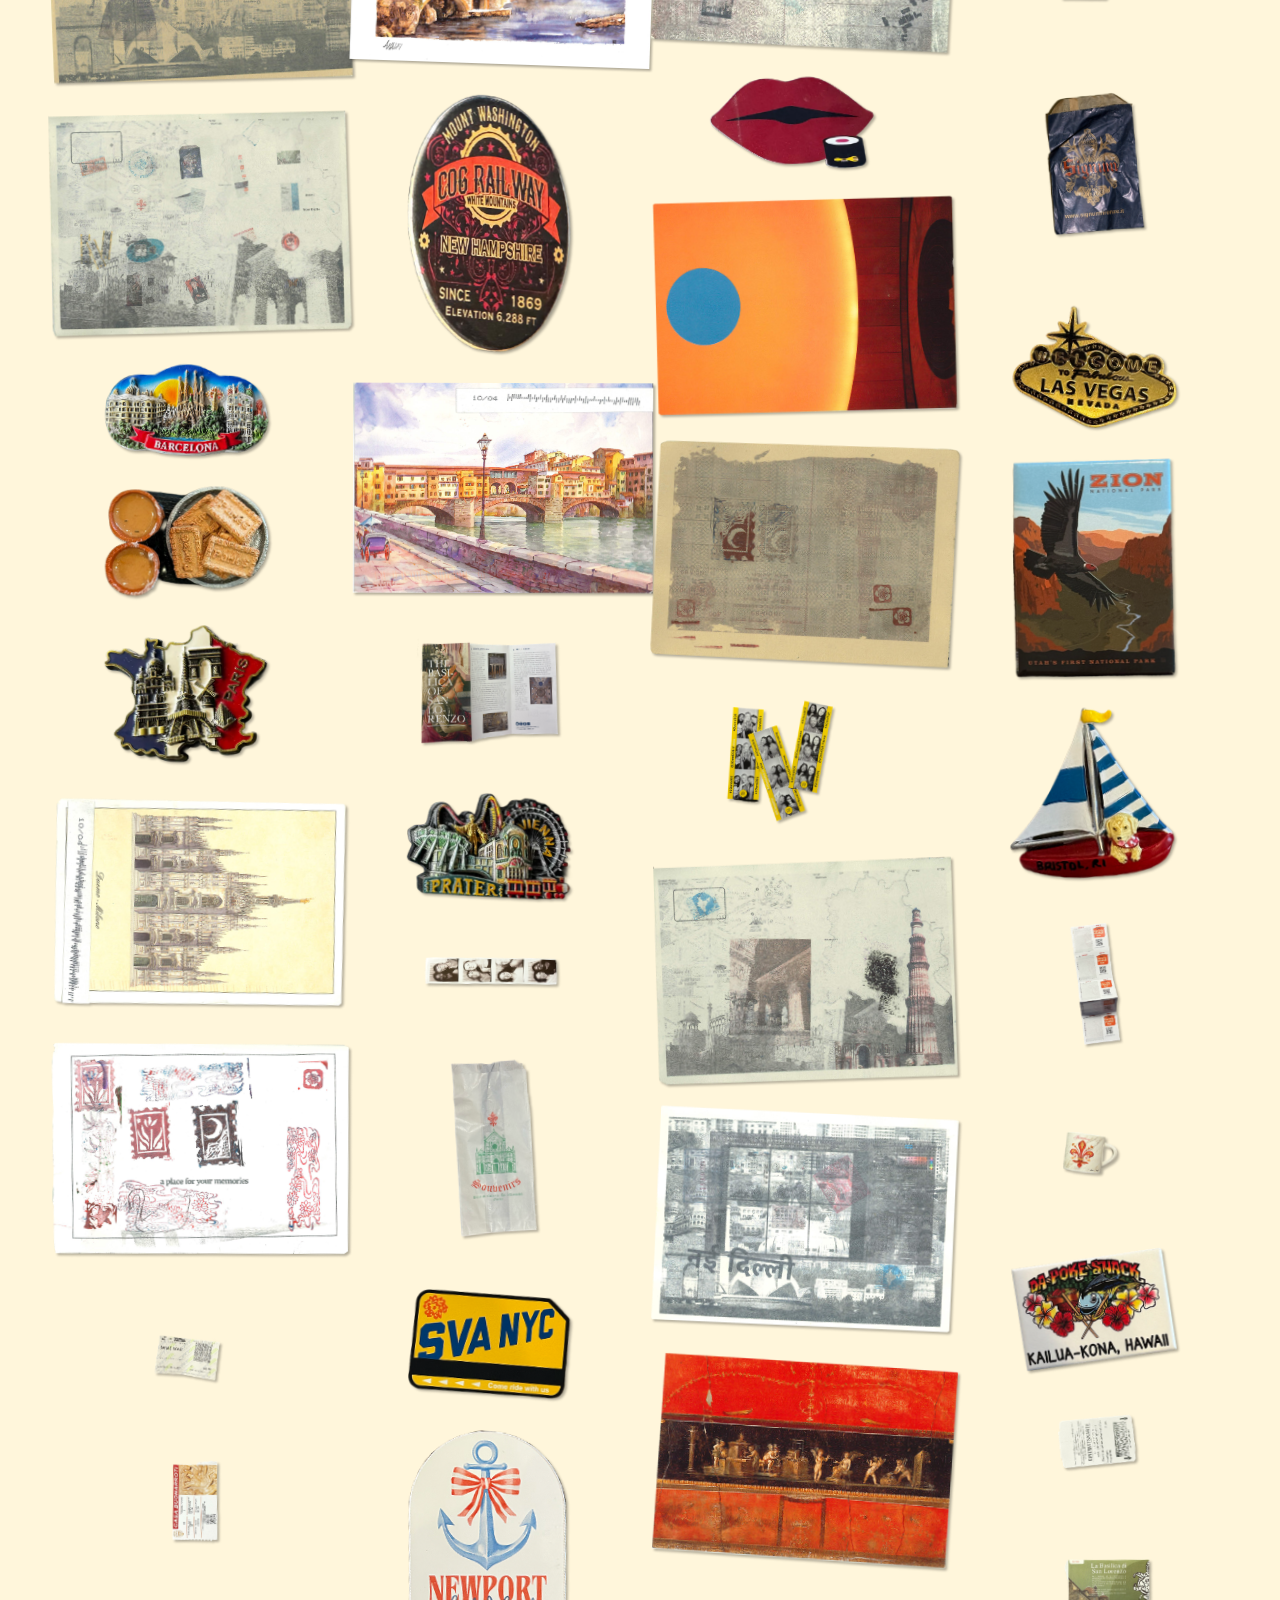
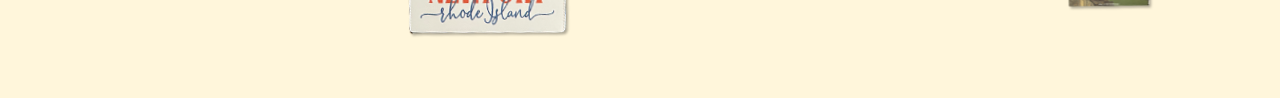
==== commit 4c0bb075: "inventory done?! 11/5 6:30pm" ====
--- a/inventory/index.html
+++ b/inventory/index.html
@@ -30,10 +30,10 @@
 
     <!-- control/filtering buttons -->
 <header class="controls">
-    <button class="filter-btn active" data-group="all">All</button>
-    <button class="filter-btn" data-group="postcard">Postcards</button>
-    <button class="filter-btn" data-group="magnet">Magnets</button>
-    <button class="filter-btn" data-group="misc">Misc</button>
+    <button class="filter-btn active" data-group="all">all</button>
+    <button class="filter-btn" data-group="postcard">postcards</button>
+    <button class="filter-btn" data-group="magnet">magnets</button>
+    <button class="filter-btn" data-group="misc">miscellaneous</button>
 </header>
 
 <!-- CHECK IF NAMES CORRESPOND -->
--- a/inventory/inventory.css
+++ b/inventory/inventory.css
@@ -1,8 +1,8 @@
 /* Add styles to all elements */
 * {
-	margin: 0; 
-	padding: 0; 
-	box-sizing: border-box; 
+    margin: 0;
+    padding: 0;
+    box-sizing: border-box;
 }
 
 @font-face {
@@ -62,26 +62,51 @@
 }
 
 /* Container for the grid */
+/* Container for the grid */
 #canvas {
-    display: flex;
-    flex-wrap: wrap;
-    justify-content: center;
-    gap: 40px;
-    padding: 50px;
+    column-count: 4;
+    column-gap: 30px;
+    padding: 80px 50px 50px;
+    align-items: center;
+}
+
+/* When filtered to postcards only, 3 columns */
+#canvas.filter-postcard {
+    column-count: 3;
+    max-width: 100%;
+    margin: 0 auto;
+}
+
+#canvas.filter-postcard .item-card.postcard {
+    width: 100%;
+    margin-left: 0;
+}
+
+/* Make every card break-inside safe for masonry */
+.item-card {
+    break-inside: avoid;
+    width: 100%;
+    position: relative;
+    filter: drop-shadow(2px 2px 1px rgba(0, 0, 0, 0.3));
+    transition: transform 0.3s ease;
+    margin-bottom: 30px;
+}
+
+/* Magnets and misc: constrain so they're not oversized */
+.item-card.magnet,
+.item-card.misc {
+    width: 60%;
+    margin-left: auto;
+    margin-right: auto;
 }
 
 /* Base Card Style */
-.item-card {
-    width: 300px;
-    position: relative;
-    filter: drop-shadow(2px 2px 1px rgba(0,0,0,0.3));
-    transition: transform 0.3s ease;
-}
-
-.is-magnet{
+
+
+.is-magnet {
     height: 100px;
     position: relative;
-    filter: drop-shadow(2px 2px 1px rgba(0,0,0,0.3));
+    filter: drop-shadow(2px 2px 1px rgba(0, 0, 0, 0.3));
     transition: transform 0.3s ease;
 }
 
@@ -103,7 +128,8 @@
     left: 0;
     width: 100%;
     height: 100%;
-    display: none; /* Hide back by default */
+    display: none;
+    /* Hide back by default */
 }
 
 /* Only flip if it is a postcard */
@@ -131,21 +157,23 @@
     top: 50px;
     border: 0px;
     background-color: transparent;
-    font-family: times;
+    font-family: "typewriter";
     cursor: pointer;
-    transition: all 0.5s;
-    filter: drop-shadow(2px,2px,1px,rgba(0, 0, 0, 0.3));
-}
-
-.filter-btn:hover{
-    transform: rotate(5deg);
-    background-color: rgba(255, 255, 255, 0.332);
-}
+    font-size: 16px;
+    transition: all 0.3s;
+    filter: drop-shadow(2px, 2px, 1px, rgba(0, 0, 0, 0.3));
+}
+
+.filter-btn:hover {
+    transform: scale(1.05);
+    text-decoration: underline;
+}
+
 .filter-btn.active {
     font-style: italic;
     text-decoration: underline;
     font-weight: 800;
-    background-color: rgba(255, 255, 255, 0.332);
+    /* background-color: rgba(255, 255, 255, 0.332); */
 
     /* background: #333;
     color: #f4f1ea; */
@@ -156,10 +184,10 @@
 /* for postcards specifically */
 .postcard {
     width: 300px;
-    height: auto; 
+    height: auto;
     position: relative;
     cursor: pointer;
-    filter: drop-shadow(2px 2px 1px rgba(0,0,0,0.3));
+    filter: drop-shadow(2px 2px 1px rgba(0, 0, 0, 0.3));
 }
 
 .postcard-inner {
@@ -180,7 +208,8 @@
     left: 0;
     width: 100%;
     height: 100%;
-    display: none; /* Hidden by default */
+    display: none;
+    /* Hidden by default */
 }
 
 /* On hover, hide front and show back instantly */
